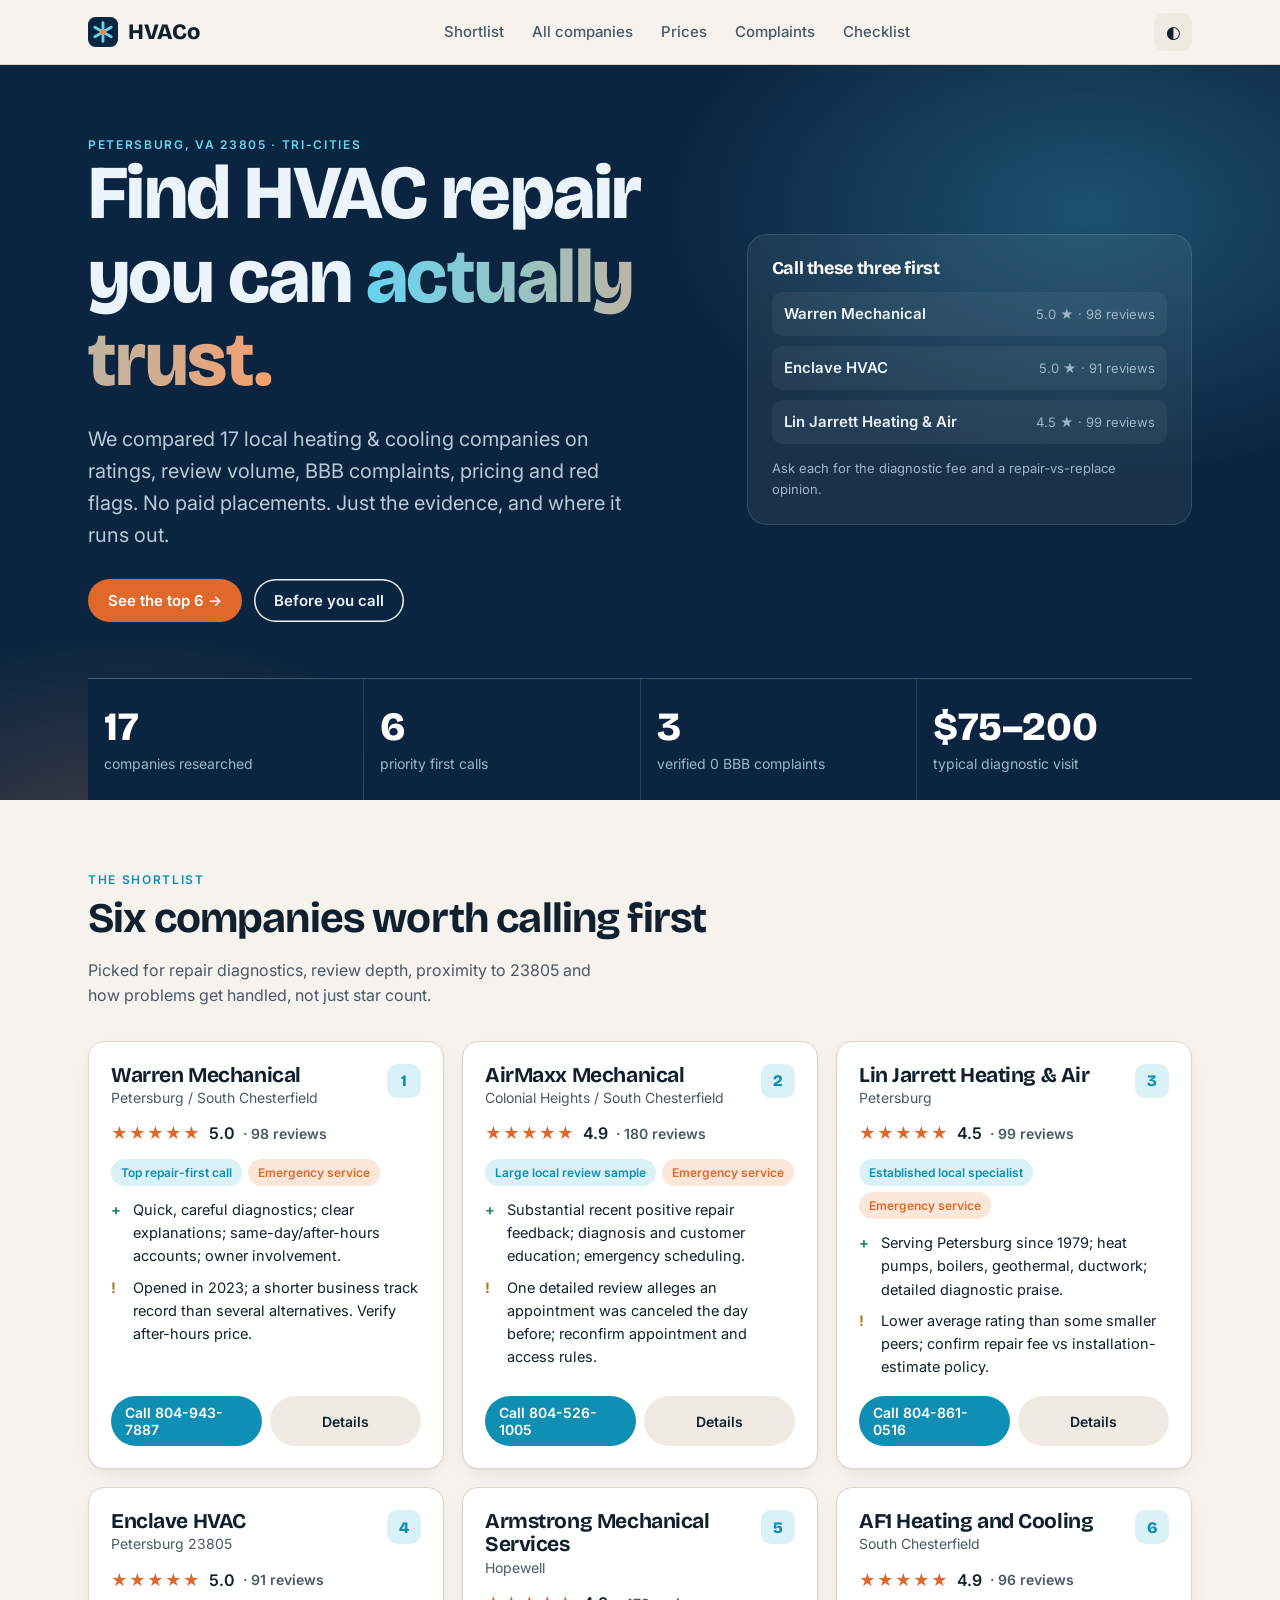
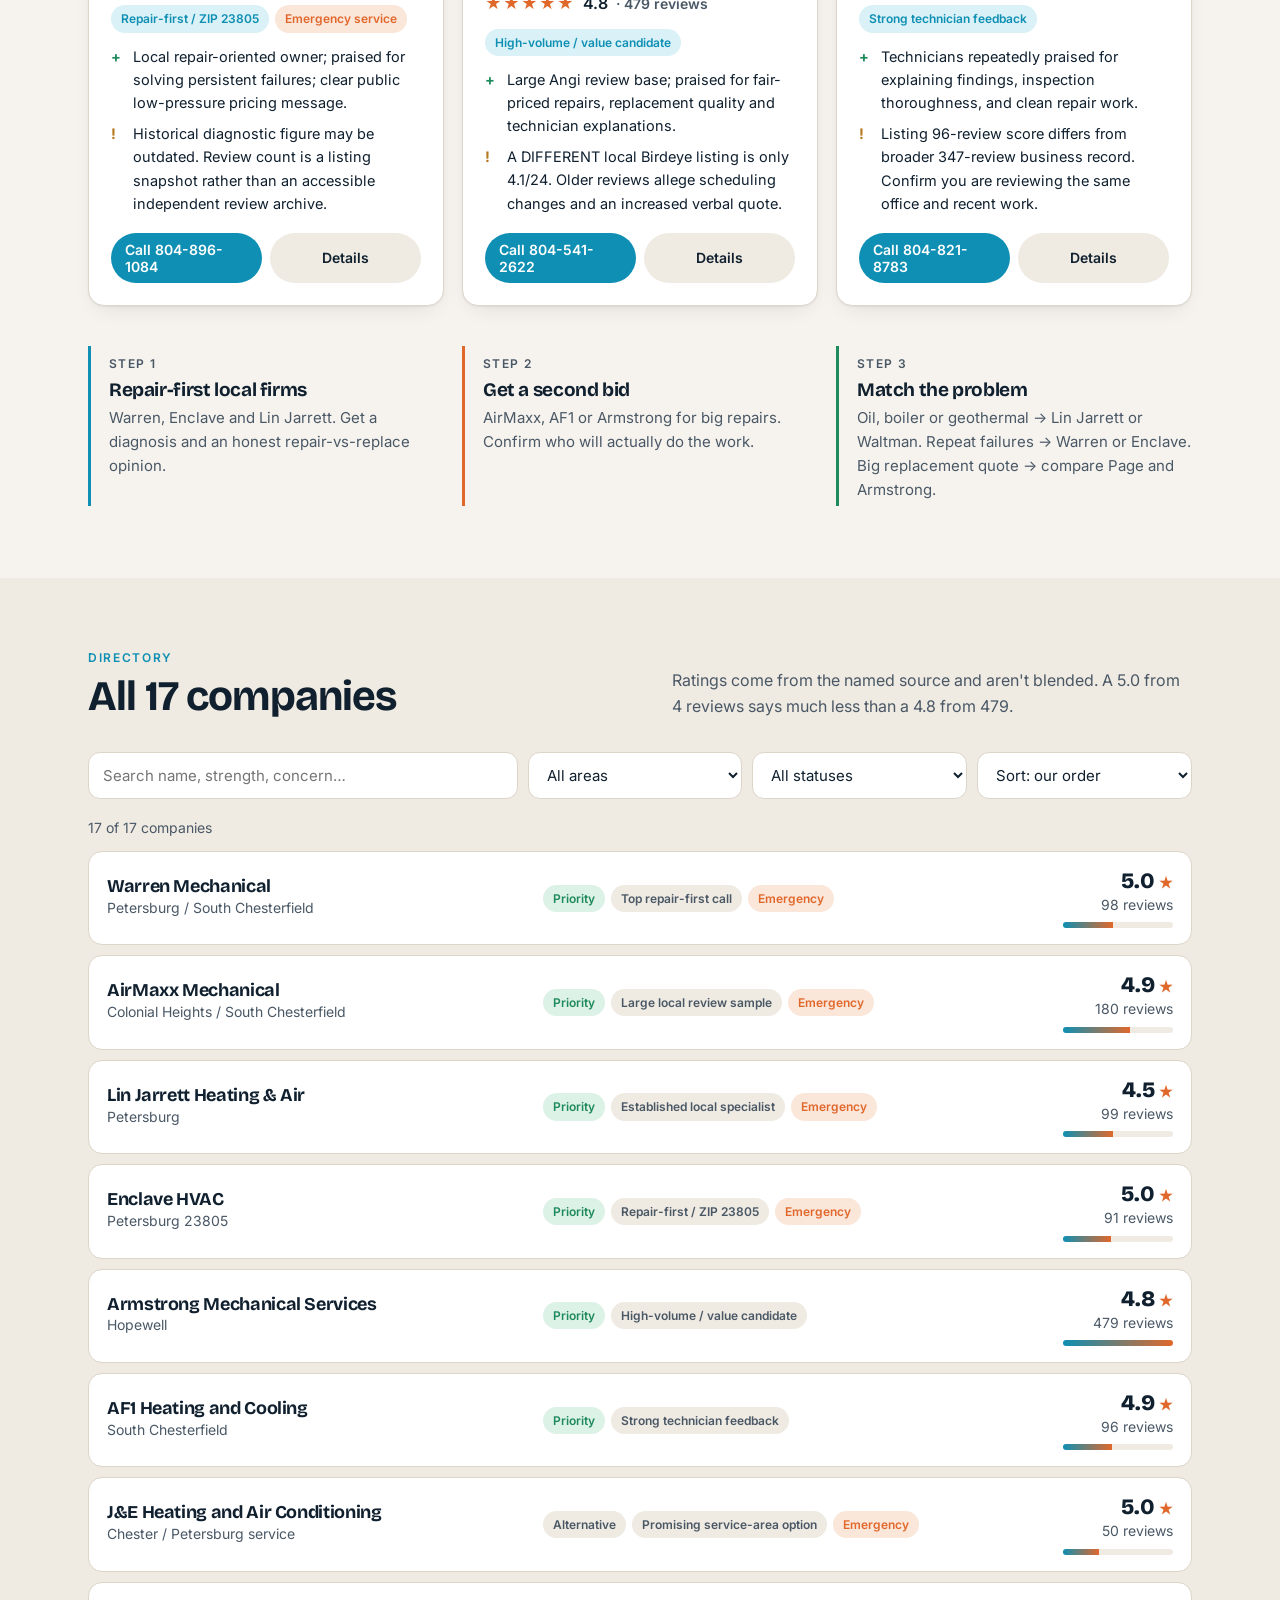
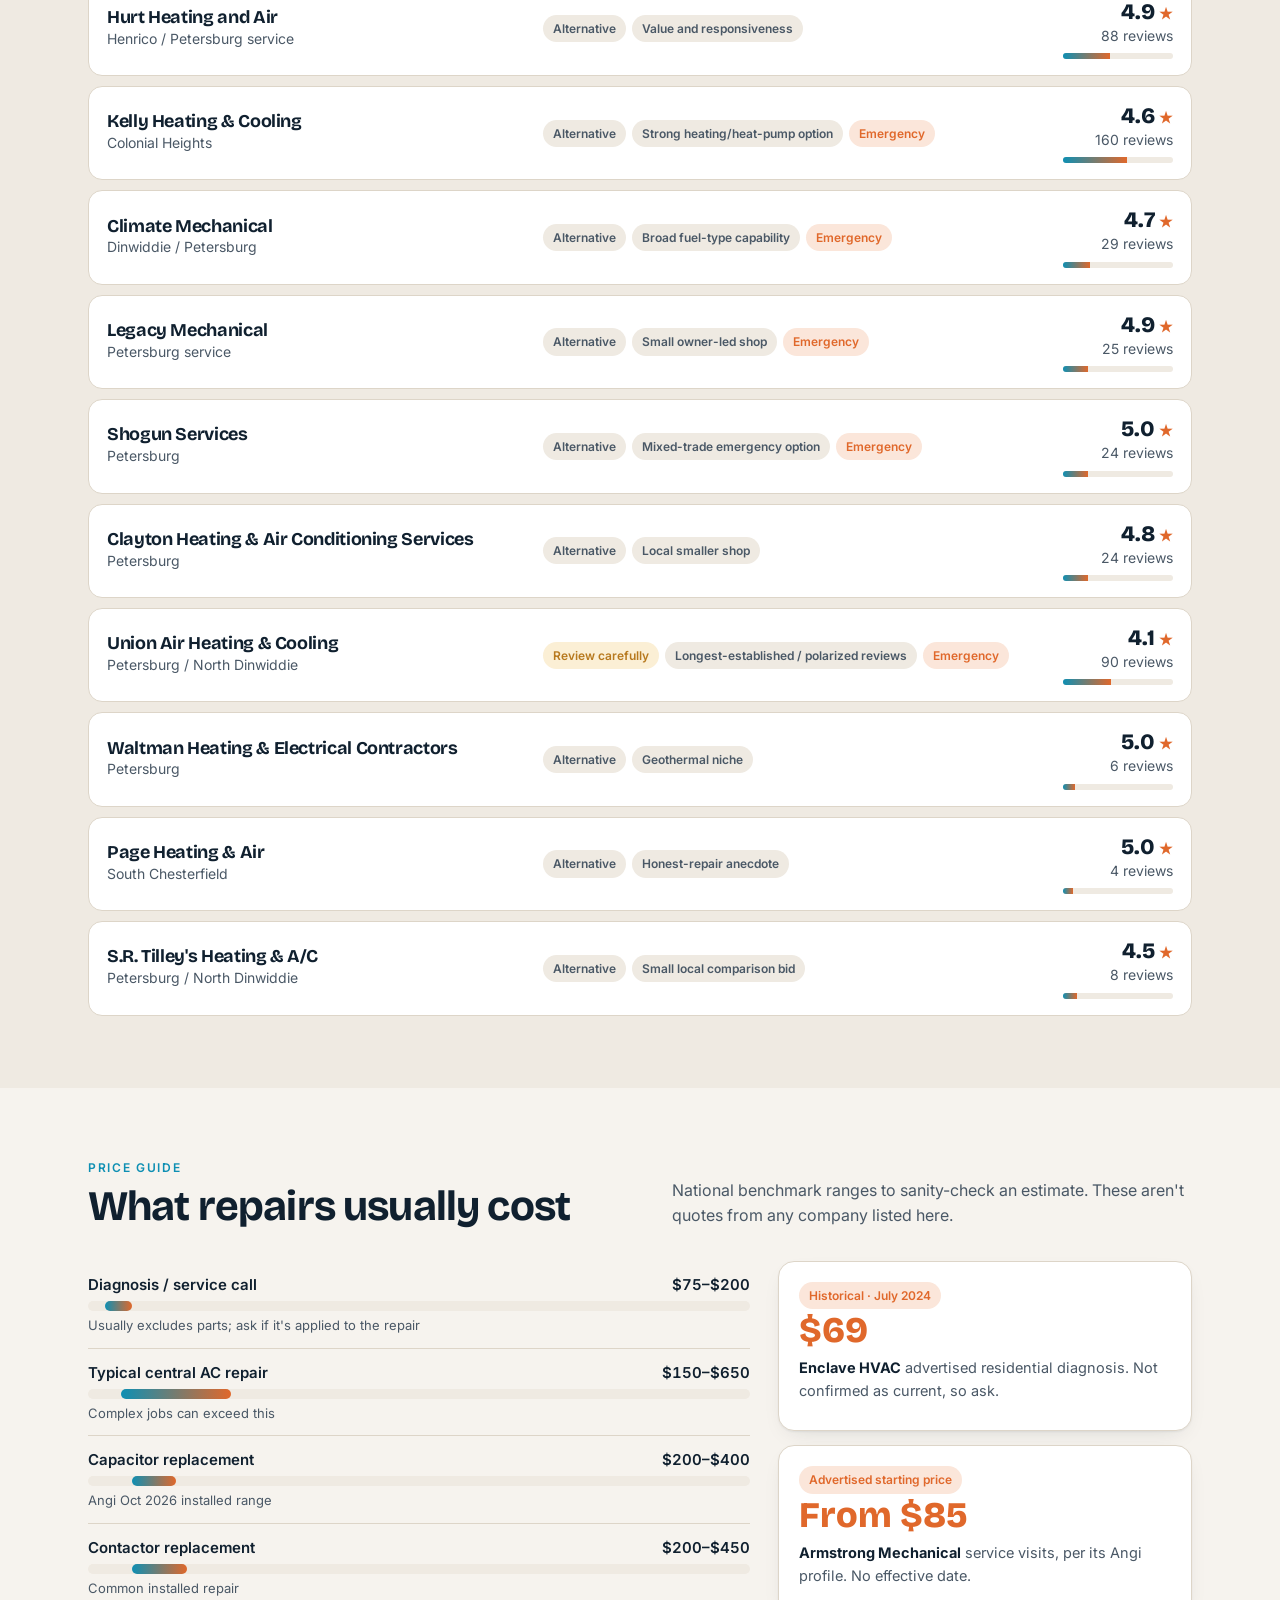
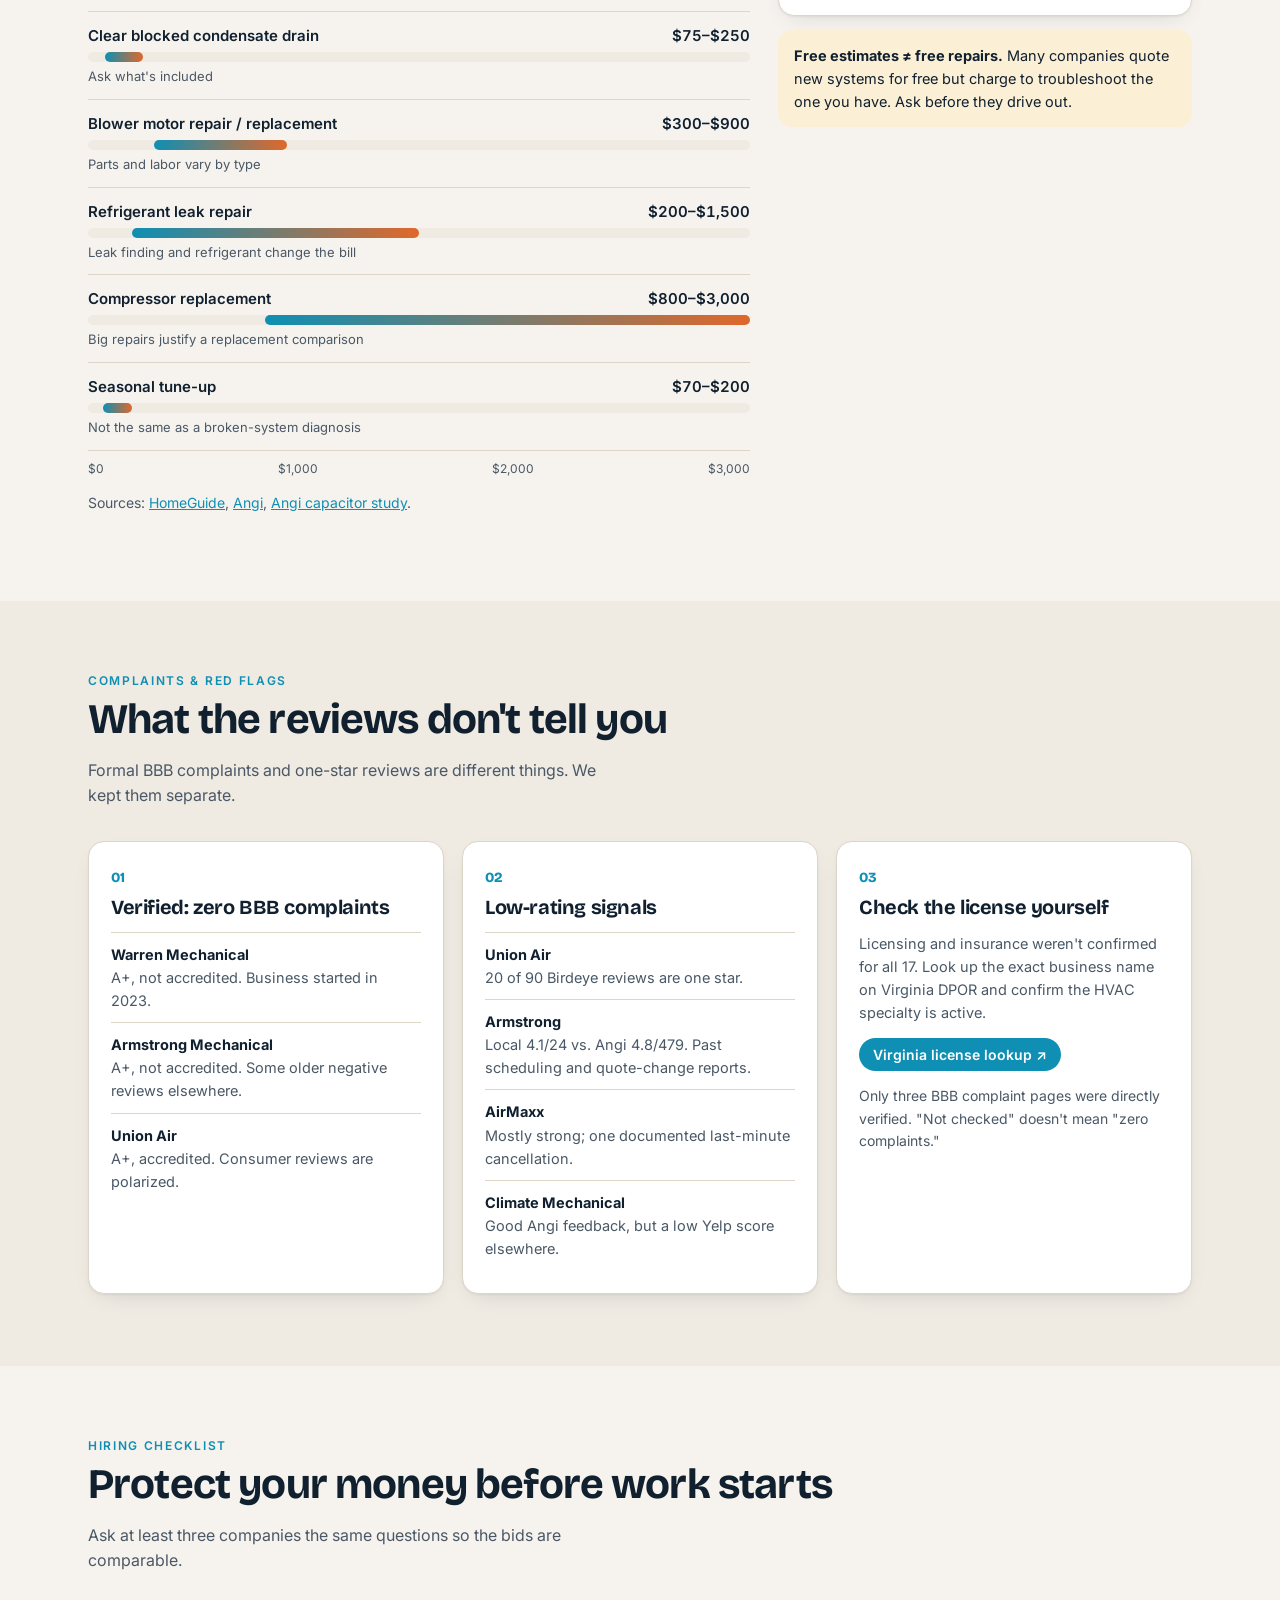
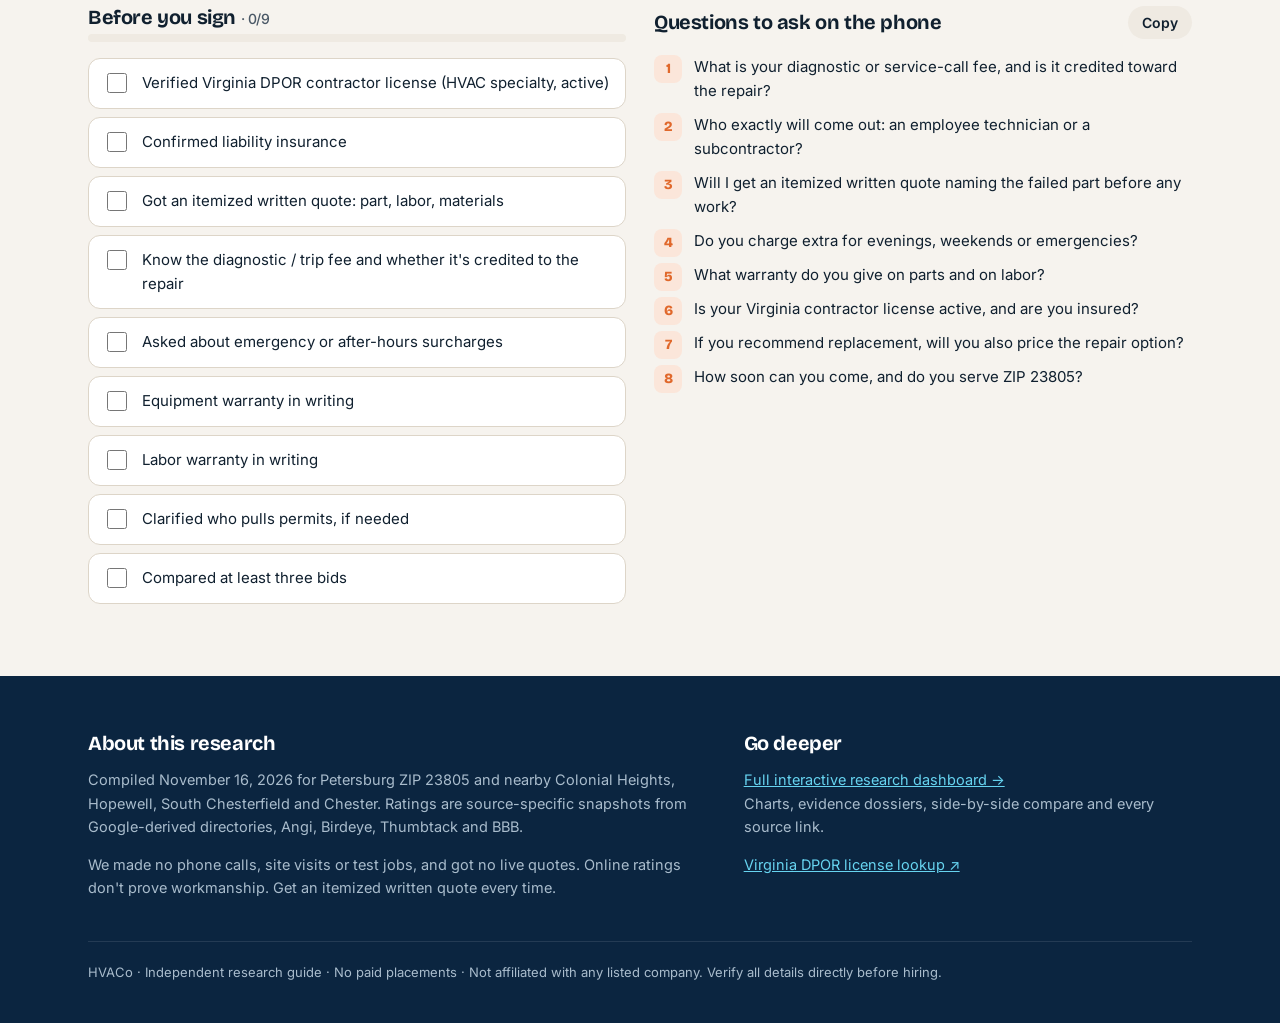
==== index.html @ 71ce9b74 "Add HVACo Petersburg HVAC repair guide site Static site comparing 17 HVAC repair companies near Pete" ====
<!doctype html>
<html lang="en">
<head>
<meta charset="utf-8">
<meta name="viewport" content="width=device-width, initial-scale=1">
<title>HVACo · Petersburg HVAC Repair Guide</title>
<meta name="description" content="An independent, source-linked guide to HVAC repair companies serving Petersburg, VA 23805 and the Tri-Cities: ratings, complaints, pricing benchmarks and a hiring checklist.">
<link rel="preconnect" href="https://fonts.googleapis.com">
<link rel="preconnect" href="https://fonts.gstatic.com" crossorigin>
<link href="https://fonts.googleapis.com/css2?family=Bricolage+Grotesque:opsz,wght@12..96,500;12..96,700;12..96,800&family=Inter:wght@400;500;600&display=swap" rel="stylesheet">
<link rel="icon" href="data:image/svg+xml,<svg xmlns='http://www.w3.org/2000/svg' viewBox='0 0 32 32'><rect width='32' height='32' rx='8' fill='%230b2540'/><path d='M16 6v20M7.3 11l17.4 10M7.3 21l17.4-10' stroke='%2367d4f0' stroke-width='3' stroke-linecap='round'/></svg>">
<style>
:root{
  --bg:#f6f3ee; --surface:#ffffff; --surface-2:#efeae2; --ink:#10202f; --ink-2:#4a5866; --line:#ddd5c8;
  --navy:#0b2540; --cool:#0e8fb3; --cool-soft:#d9f1f7; --warm:#e0682b; --warm-soft:#fbe6da;
  --good:#1f8a5b; --good-soft:#dcf2e6; --caution:#b7791f; --caution-soft:#fbefd5;
  --shadow:0 1px 2px rgba(16,32,47,.06),0 8px 24px -12px rgba(16,32,47,.18);
  --radius:16px;
}
@media (prefers-color-scheme:dark){:root:not([data-theme="light"]){
  --bg:#0c1520; --surface:#132130; --surface-2:#1a2b3d; --ink:#e9eef3; --ink-2:#9fb0c0; --line:#24384c;
  --navy:#07131f; --cool:#4cc6e6; --cool-soft:#123344; --warm:#f08a52; --warm-soft:#3a2418;
  --good:#4fc68f; --good-soft:#143224; --caution:#e5ac4a; --caution-soft:#352a14;
  --shadow:0 1px 2px rgba(0,0,0,.3),0 10px 30px -14px rgba(0,0,0,.6);
}}
:root[data-theme="dark"]{
  --bg:#0c1520; --surface:#132130; --surface-2:#1a2b3d; --ink:#e9eef3; --ink-2:#9fb0c0; --line:#24384c;
  --navy:#07131f; --cool:#4cc6e6; --cool-soft:#123344; --warm:#f08a52; --warm-soft:#3a2418;
  --good:#4fc68f; --good-soft:#143224; --caution:#e5ac4a; --caution-soft:#352a14;
  --shadow:0 1px 2px rgba(0,0,0,.3),0 10px 30px -14px rgba(0,0,0,.6);
}
*{box-sizing:border-box}
html{scroll-behavior:smooth;scroll-padding-top:72px}
body{margin:0;background:var(--bg);color:var(--ink);font:16px/1.6 Inter,system-ui,sans-serif;-webkit-font-smoothing:antialiased}
h1,h2,h3{font-family:"Bricolage Grotesque",Inter,sans-serif;line-height:1.1;margin:0;letter-spacing:-.02em}
a{color:var(--cool)}
.wrap{max-width:1160px;margin:0 auto;padding:0 16px}
@media(min-width:720px){.wrap{padding:0 28px}}
.btn{display:inline-flex;align-items:center;gap:8px;border:0;border-radius:999px;padding:12px 20px;font:600 15px Inter,sans-serif;text-decoration:none;cursor:pointer;transition:transform .15s,background .15s}
.btn:hover{transform:translateY(-1px)}
.btn-warm{background:var(--warm);color:#fff}
.btn-ghost{background:transparent;color:inherit;box-shadow:inset 0 0 0 1.5px currentColor}
.btn-sm{padding:8px 14px;font-size:14px}
.eyebrow{font:600 12px Inter,sans-serif;letter-spacing:.14em;text-transform:uppercase;color:var(--cool)}
section{padding:72px 0}
.sec-head{display:flex;flex-wrap:wrap;justify-content:space-between;align-items:end;gap:16px;margin-bottom:32px}
.sec-head h2{font-size:clamp(28px,4vw,42px);margin-top:8px}
.sec-head p{max-width:520px;color:var(--ink-2);margin:0}

/* nav */
header.nav{position:sticky;top:0;z-index:20;background:color-mix(in srgb,var(--bg) 88%,transparent);backdrop-filter:blur(10px);border-bottom:1px solid var(--line)}
.nav .wrap{display:flex;align-items:center;justify-content:space-between;height:64px;gap:16px}
.logo{display:flex;align-items:center;gap:10px;font:800 22px "Bricolage Grotesque",sans-serif;color:var(--ink);text-decoration:none}
.logo svg{width:30px;height:30px}
.nav ul{display:none;list-style:none;margin:0;padding:0;gap:4px}
.nav ul a{display:block;padding:8px 12px;border-radius:8px;color:var(--ink-2);text-decoration:none;font-weight:500;font-size:15px}
.nav ul a:hover{background:var(--surface-2);color:var(--ink)}
@media(min-width:880px){.nav ul{display:flex}}
.theme-btn{background:var(--surface-2);border:0;width:38px;height:38px;border-radius:10px;cursor:pointer;color:var(--ink);font-size:17px}

/* hero */
.hero{background:var(--navy);color:#eaf4fa;padding:72px 0 0;position:relative;overflow:hidden}
.hero::before{content:"";position:absolute;inset:0;background:radial-gradient(600px 380px at 85% 20%,rgba(76,198,230,.28),transparent 70%),radial-gradient(520px 340px at 10% 110%,rgba(240,138,82,.25),transparent 70%)}
.hero .wrap{position:relative}
.hero-grid{display:grid;gap:40px;align-items:center}
@media(min-width:900px){.hero-grid{grid-template-columns:1.25fr .9fr}}
.hero h1{font-size:clamp(40px,7vw,76px);font-weight:800}
.hero h1 em{font-style:normal;background:linear-gradient(90deg,#67d4f0,#f6a06e);-webkit-background-clip:text;background-clip:text;color:transparent}
.hero p.lead{font-size:clamp(17px,2vw,20px);color:#b9cad8;max-width:560px;margin:20px 0 28px}
.hero .eyebrow{color:#67d4f0}
.hero-actions{display:flex;flex-wrap:wrap;gap:12px}
.hero-card{background:rgba(255,255,255,.06);border:1px solid rgba(255,255,255,.12);border-radius:20px;padding:24px}
.hero-card h3{font-size:18px;margin-bottom:14px;color:#fff}
.mini-list{list-style:none;margin:0;padding:0;display:grid;gap:10px}
.mini-list li{display:flex;justify-content:space-between;align-items:center;gap:10px;padding:10px 12px;background:rgba(255,255,255,.05);border-radius:10px;font-size:15px}
.mini-list b{font-weight:600}
.mini-list span{color:#9fb6c8;font-size:13px;white-space:nowrap}
.stats{display:grid;grid-template-columns:repeat(2,1fr);gap:1px;background:rgba(255,255,255,.12);margin-top:56px;border-top:1px solid rgba(255,255,255,.12)}
@media(min-width:720px){.stats{grid-template-columns:repeat(4,1fr)}}
.stat{background:var(--navy);padding:24px 16px}
.stat strong{display:block;font:800 clamp(28px,4vw,40px) "Bricolage Grotesque",sans-serif;color:#fff}
.stat span{color:#9fb6c8;font-size:14px}

/* cards */
.grid-cards{display:grid;gap:18px;grid-template-columns:repeat(auto-fill,minmax(min(100%,320px),1fr))}
.card{background:var(--surface);border:1px solid var(--line);border-radius:var(--radius);padding:22px;box-shadow:var(--shadow);display:flex;flex-direction:column;gap:12px}
.card-top{display:flex;justify-content:space-between;gap:12px;align-items:start}
.card h3{font-size:21px}
.rank{flex:none;width:34px;height:34px;border-radius:10px;background:var(--cool-soft);color:var(--cool);display:grid;place-items:center;font:800 16px "Bricolage Grotesque",sans-serif}
.meta{color:var(--ink-2);font-size:14px}
.rating{display:flex;align-items:center;gap:8px;font-weight:600}
.stars{color:var(--warm);letter-spacing:1px}
.tag{display:inline-block;font-size:12px;font-weight:600;padding:4px 10px;border-radius:999px;background:var(--surface-2);color:var(--ink-2)}
.tag.priority{background:var(--good-soft);color:var(--good)}
.tag.caution{background:var(--caution-soft);color:var(--caution)}
.tag.cool{background:var(--cool-soft);color:var(--cool)}
.tag.warm{background:var(--warm-soft);color:var(--warm)}
.tags{display:flex;flex-wrap:wrap;gap:6px}
.pro-con{font-size:14.5px;display:grid;gap:8px}
.pro-con div{padding-left:22px;position:relative}
.pro-con div::before{position:absolute;left:0;top:0;font-weight:700}
.pro-con .pro::before{content:"+";color:var(--good)}
.pro-con .con::before{content:"!";color:var(--caution)}
.card-actions{display:flex;gap:8px;margin-top:auto;padding-top:6px;flex-wrap:wrap}
.card-actions .btn{flex:1;justify-content:center}
.btn-line{background:var(--surface-2);color:var(--ink)}
.btn-cool{background:var(--cool);color:#fff}

/* steps */
.steps{display:grid;gap:18px;margin-top:40px}
@media(min-width:820px){.steps{grid-template-columns:repeat(3,1fr)}}
.step{border-left:3px solid var(--cool);padding:4px 0 4px 18px}
.step:nth-child(2){border-color:var(--warm)}
.step:nth-child(3){border-color:var(--good)}
.step h3{font-size:19px;margin:4px 0 6px}
.step p{margin:0;color:var(--ink-2);font-size:15px}
.step small{font:600 12px Inter;letter-spacing:.12em;text-transform:uppercase;color:var(--ink-2)}

/* directory */
.alt{background:var(--surface-2)}
.filters{display:grid;gap:10px;grid-template-columns:1fr;margin-bottom:18px}
@media(min-width:760px){.filters{grid-template-columns:2fr 1fr 1fr 1fr}}
.filters input,.filters select{width:100%;padding:12px 14px;border-radius:12px;border:1px solid var(--line);background:var(--surface);color:var(--ink);font:15px Inter,sans-serif}
.count{color:var(--ink-2);font-size:14px;margin-bottom:12px}
.dir{display:grid;gap:10px}
.row{display:grid;grid-template-columns:1fr auto;gap:8px 16px;align-items:center;background:var(--surface);border:1px solid var(--line);border-radius:14px;padding:16px 18px;cursor:pointer;transition:border-color .15s,transform .15s;text-align:left;color:inherit;font:inherit;width:100%}
.row:hover{border-color:var(--cool);transform:translateY(-1px)}
.row h3{font-size:18px}
.row .r-right{text-align:right}
.row .r-right .big{font:800 22px "Bricolage Grotesque",sans-serif}
.row .r-mid{grid-column:1/-1;display:flex;flex-wrap:wrap;gap:6px;align-items:center}
@media(min-width:760px){.row{grid-template-columns:2fr 2.4fr auto}.row .r-mid{grid-column:auto}}
.bar{height:6px;border-radius:6px;background:var(--surface-2);overflow:hidden;width:110px;margin-top:6px;margin-left:auto}
.bar i{display:block;height:100%;background:linear-gradient(90deg,var(--cool),var(--warm))}

/* dialog */
dialog{border:0;border-radius:20px;padding:0;max-width:640px;width:calc(100% - 32px);background:var(--surface);color:var(--ink);box-shadow:0 30px 80px -20px rgba(0,0,0,.5)}
dialog::backdrop{background:rgba(8,18,28,.6);backdrop-filter:blur(3px)}
.dlg-head{background:var(--navy);color:#fff;padding:24px 24px 20px;position:relative}
.dlg-head h3{font-size:26px;padding-right:40px}
.dlg-head .meta{color:#a9bccc;margin-top:6px}
.dlg-close{position:absolute;top:16px;right:16px;width:36px;height:36px;border-radius:10px;border:0;background:rgba(255,255,255,.1);color:#fff;font-size:20px;cursor:pointer}
.dlg-body{padding:22px 24px 26px;display:grid;gap:16px;max-height:65vh;overflow:auto}
.kv{display:grid;grid-template-columns:repeat(auto-fit,minmax(150px,1fr));gap:10px}
.kv div{background:var(--surface-2);border-radius:12px;padding:10px 12px}
.kv dt{font-size:12px;color:var(--ink-2);text-transform:uppercase;letter-spacing:.08em;font-weight:600}
.kv dd{margin:2px 0 0;font-weight:600;font-size:15px}
.dlg-body h4{margin:0 0 4px;font-size:13px;letter-spacing:.1em;text-transform:uppercase;color:var(--ink-2)}
.dlg-body p{margin:0}
.links{display:flex;flex-wrap:wrap;gap:8px}
.links a{font-size:14px;padding:6px 12px;border-radius:999px;background:var(--cool-soft);text-decoration:none;font-weight:500}

/* prices */
.price-grid{display:grid;gap:28px}
@media(min-width:900px){.price-grid{grid-template-columns:1.6fr 1fr}}
.cost{display:grid;gap:4px;padding:12px 0;border-bottom:1px solid var(--line)}
.cost-top{display:flex;justify-content:space-between;gap:12px;font-weight:600;font-size:15px}
.cost-top span{font-variant-numeric:tabular-nums;color:var(--ink)}
.track{position:relative;height:10px;background:var(--surface-2);border-radius:10px}
.track i{position:absolute;top:0;bottom:0;border-radius:10px;background:linear-gradient(90deg,var(--cool),var(--warm))}
.cost small{color:var(--ink-2);font-size:13px}
.scale{display:flex;justify-content:space-between;font-size:12px;color:var(--ink-2);margin-top:8px}
.ad{background:var(--surface);border:1px solid var(--line);border-radius:var(--radius);padding:20px;box-shadow:var(--shadow);margin-bottom:14px}
.ad strong{font:800 36px "Bricolage Grotesque",sans-serif;color:var(--warm)}
.ad p{margin:4px 0 8px;font-size:14.5px;color:var(--ink-2)}
.note{background:var(--caution-soft);color:var(--ink);border-radius:14px;padding:14px 16px;font-size:14.5px}

/* complaints */
.three{display:grid;gap:18px}
@media(min-width:900px){.three{grid-template-columns:repeat(3,1fr)}}
.panel{background:var(--surface);border:1px solid var(--line);border-radius:var(--radius);padding:22px;box-shadow:var(--shadow)}
.panel h3{font-size:20px;margin:6px 0 14px}
.panel .num{font:800 14px "Bricolage Grotesque";color:var(--cool)}
.item{padding:10px 0;border-top:1px solid var(--line);font-size:14.5px}
.item b{display:block}
.item span{color:var(--ink-2)}

/* checklist */
.check-grid{display:grid;gap:28px}
@media(min-width:900px){.check-grid{grid-template-columns:1fr 1fr}}
.checks{list-style:none;padding:0;margin:0;display:grid;gap:8px}
.checks label{display:flex;gap:12px;align-items:start;background:var(--surface);border:1px solid var(--line);border-radius:12px;padding:12px 14px;cursor:pointer;font-size:15px}
.checks input{width:20px;height:20px;accent-color:var(--good);margin-top:2px;flex:none}
.checks input:checked+span{text-decoration:line-through;color:var(--ink-2)}
.progress{height:8px;background:var(--surface-2);border-radius:8px;overflow:hidden;margin:6px 0 16px}
.progress i{display:block;height:100%;background:var(--good);width:0;transition:width .3s}
.qs{counter-reset:q;list-style:none;margin:0;padding:0;display:grid;gap:10px}
.qs li{counter-increment:q;padding-left:40px;position:relative;font-size:15px}
.qs li::before{content:counter(q);position:absolute;left:0;top:0;width:28px;height:28px;border-radius:8px;background:var(--warm-soft);color:var(--warm);display:grid;place-items:center;font:800 14px "Bricolage Grotesque"}

/* footer */
footer{background:var(--navy);color:#a9bccc;padding:56px 0 40px;font-size:14.5px}
footer .wrap{display:grid;gap:28px}
@media(min-width:820px){footer .wrap{grid-template-columns:1.4fr 1fr}}
footer h3{color:#fff;font-size:20px;margin-bottom:10px}
footer a{color:#67d4f0}
footer .fine{grid-column:1/-1;border-top:1px solid rgba(255,255,255,.1);padding-top:20px;font-size:13px}
</style>
</head>
<body>

<header class="nav">
  <div class="wrap">
    <a class="logo" href="#top" aria-label="HVACo home">
      <svg viewBox="0 0 32 32" aria-hidden="true"><rect width="32" height="32" rx="8" fill="#0b2540"/><path d="M16 6v20M7.3 11l17.4 10M7.3 21l17.4-10" stroke="#67d4f0" stroke-width="3" stroke-linecap="round"/><circle cx="16" cy="16" r="3.2" fill="#f08a52"/></svg>
      HVACo
    </a>
    <ul>
      <li><a href="#shortlist">Shortlist</a></li>
      <li><a href="#directory">All companies</a></li>
      <li><a href="#prices">Prices</a></li>
      <li><a href="#complaints">Complaints</a></li>
      <li><a href="#checklist">Checklist</a></li>
    </ul>
    <button class="theme-btn" id="themeBtn" aria-label="Toggle dark mode">◐</button>
  </div>
</header>

<main id="top">
<section class="hero">
  <div class="wrap">
    <div class="hero-grid">
      <div>
        <div class="eyebrow">Petersburg, VA 23805 · Tri-Cities</div>
        <h1>Find HVAC repair you can <em>actually trust.</em></h1>
        <p class="lead">We compared 17 local heating &amp; cooling companies on ratings, review volume, BBB complaints, pricing and red flags. No paid placements. Just the evidence, and where it runs out.</p>
        <div class="hero-actions">
          <a class="btn btn-warm" href="#shortlist">See the top 6 →</a>
          <a class="btn btn-ghost" href="#checklist">Before you call</a>
        </div>
      </div>
      <aside class="hero-card" aria-label="First three calls">
        <h3>Call these three first</h3>
        <ul class="mini-list" id="firstCalls"></ul>
        <p style="margin:14px 0 0;font-size:13px;color:#9fb6c8">Ask each for the diagnostic fee and a repair-vs-replace opinion.</p>
      </aside>
    </div>
    <div class="stats">
      <div class="stat"><strong>17</strong><span>companies researched</span></div>
      <div class="stat"><strong>6</strong><span>priority first calls</span></div>
      <div class="stat"><strong>3</strong><span>verified 0 BBB complaints</span></div>
      <div class="stat"><strong>$75–200</strong><span>typical diagnostic visit</span></div>
    </div>
  </div>
</section>

<section id="shortlist">
  <div class="wrap">
    <div class="sec-head">
      <div><div class="eyebrow">The shortlist</div><h2>Six companies worth calling first</h2></div>
      <p>Picked for repair diagnostics, review depth, proximity to 23805 and how problems get handled, not just star count.</p>
    </div>
    <div class="grid-cards" id="shortCards"></div>

    <div class="steps">
      <div class="step"><small>Step 1</small><h3>Repair-first local firms</h3><p>Warren, Enclave and Lin Jarrett. Get a diagnosis and an honest repair-vs-replace opinion.</p></div>
      <div class="step"><small>Step 2</small><h3>Get a second bid</h3><p>AirMaxx, AF1 or Armstrong for big repairs. Confirm who will actually do the work.</p></div>
      <div class="step"><small>Step 3</small><h3>Match the problem</h3><p>Oil, boiler or geothermal → Lin Jarrett or Waltman. Repeat failures → Warren or Enclave. Big replacement quote → compare Page and Armstrong.</p></div>
    </div>
  </div>
</section>

<section id="directory" class="alt">
  <div class="wrap">
    <div class="sec-head">
      <div><div class="eyebrow">Directory</div><h2>All 17 companies</h2></div>
      <p>Ratings come from the named source and aren't blended. A 5.0 from 4 reviews says much less than a 4.8 from 479.</p>
    </div>
    <div class="filters">
      <input id="q" type="search" placeholder="Search name, strength, concern…" aria-label="Search companies">
      <select id="fRegion" aria-label="Area"><option value="">All areas</option></select>
      <select id="fTier" aria-label="Status">
        <option value="">All statuses</option>
        <option value="priority">Priority</option>
        <option value="additional">Alternative</option>
        <option value="caution">Review carefully</option>
      </select>
      <select id="fSort" aria-label="Sort">
        <option value="rank">Sort: our order</option>
        <option value="n">Most reviews</option>
        <option value="rating">Highest rating</option>
        <option value="name">Name A–Z</option>
      </select>
    </div>
    <div class="count" id="count"></div>
    <div class="dir" id="dir"></div>
  </div>
</section>

<section id="prices">
  <div class="wrap">
    <div class="sec-head">
      <div><div class="eyebrow">Price guide</div><h2>What repairs usually cost</h2></div>
      <p>National benchmark ranges to sanity-check an estimate. These aren't quotes from any company listed here.</p>
    </div>
    <div class="price-grid">
      <div>
        <div id="costs"></div>
        <div class="scale"><span>$0</span><span>$1,000</span><span>$2,000</span><span>$3,000</span></div>
        <p class="meta" style="margin-top:14px">Sources: <a href="https://homeguide.com/costs/ac-repair-cost" target="_blank" rel="noopener">HomeGuide</a>, <a href="https://www.angi.com/articles/how-much-hvac-repair-cost.htm" target="_blank" rel="noopener">Angi</a>, <a href="https://www.angi.com/articles/how-much-does-it-cost-replace-ac-capacitor.htm" target="_blank" rel="noopener">Angi capacitor study</a>.</p>
      </div>
      <div>
        <div class="ad">
          <span class="tag warm">Historical · July 2024</span>
          <div><strong>$69</strong></div>
          <p><b style="color:var(--ink)">Enclave HVAC</b> advertised residential diagnosis. Not confirmed as current, so ask.</p>
        </div>
        <div class="ad">
          <span class="tag warm">Advertised starting price</span>
          <div><strong>From $85</strong></div>
          <p><b style="color:var(--ink)">Armstrong Mechanical</b> service visits, per its Angi profile. No effective date.</p>
        </div>
        <div class="note"><b>Free estimates ≠ free repairs.</b> Many companies quote new systems for free but charge to troubleshoot the one you have. Ask before they drive out.</div>
      </div>
    </div>
  </div>
</section>

<section id="complaints" class="alt">
  <div class="wrap">
    <div class="sec-head">
      <div><div class="eyebrow">Complaints &amp; red flags</div><h2>What the reviews don't tell you</h2></div>
      <p>Formal BBB complaints and one-star reviews are different things. We kept them separate.</p>
    </div>
    <div class="three">
      <div class="panel">
        <span class="num">01</span><h3>Verified: zero BBB complaints</h3>
        <div class="item"><b>Warren Mechanical</b><span>A+, not accredited. Business started in 2023.</span></div>
        <div class="item"><b>Armstrong Mechanical</b><span>A+, not accredited. Some older negative reviews elsewhere.</span></div>
        <div class="item"><b>Union Air</b><span>A+, accredited. Consumer reviews are polarized.</span></div>
      </div>
      <div class="panel">
        <span class="num">02</span><h3>Low-rating signals</h3>
        <div class="item"><b>Union Air</b><span>20 of 90 Birdeye reviews are one star.</span></div>
        <div class="item"><b>Armstrong</b><span>Local 4.1/24 vs. Angi 4.8/479. Past scheduling and quote-change reports.</span></div>
        <div class="item"><b>AirMaxx</b><span>Mostly strong; one documented last-minute cancellation.</span></div>
        <div class="item"><b>Climate Mechanical</b><span>Good Angi feedback, but a low Yelp score elsewhere.</span></div>
      </div>
      <div class="panel">
        <span class="num">03</span><h3>Check the license yourself</h3>
        <p style="margin:0 0 14px;font-size:14.5px;color:var(--ink-2)">Licensing and insurance weren't confirmed for all 17. Look up the exact business name on Virginia DPOR and confirm the HVAC specialty is active.</p>
        <a class="btn btn-cool btn-sm" href="https://dporweb.dpor.virginia.gov/LicenseLookup/Search" target="_blank" rel="noopener">Virginia license lookup ↗</a>
        <p class="meta" style="margin:14px 0 0">Only three BBB complaint pages were directly verified. "Not checked" doesn't mean "zero complaints."</p>
      </div>
    </div>
  </div>
</section>

<section id="checklist">
  <div class="wrap">
    <div class="sec-head">
      <div><div class="eyebrow">Hiring checklist</div><h2>Protect your money before work starts</h2></div>
      <p>Ask at least three companies the same questions so the bids are comparable.</p>
    </div>
    <div class="check-grid">
      <div>
        <h3 style="font-size:20px">Before you sign <span class="meta" id="checkCount" style="font-family:Inter;font-weight:500"></span></h3>
        <div class="progress"><i id="checkBar"></i></div>
        <ul class="checks" id="checks"></ul>
      </div>
      <div>
        <div style="display:flex;justify-content:space-between;align-items:center;gap:12px;margin-bottom:16px">
          <h3 style="font-size:20px">Questions to ask on the phone</h3>
          <button class="btn btn-line btn-sm" id="copyQs">Copy</button>
        </div>
        <ol class="qs" id="qs"></ol>
      </div>
    </div>
  </div>
</section>
</main>

<footer>
  <div class="wrap">
    <div>
      <h3>About this research</h3>
      <p>Compiled November 16, 2026 for Petersburg ZIP 23805 and nearby Colonial Heights, Hopewell, South Chesterfield and Chester. Ratings are source-specific snapshots from Google-derived directories, Angi, Birdeye, Thumbtack and BBB.</p>
      <p>We made no phone calls, site visits or test jobs, and got no live quotes. Online ratings don't prove workmanship. Get an itemized written quote every time.</p>
    </div>
    <div>
      <h3>Go deeper</h3>
      <p><a href="research/dashboard.html">Full interactive research dashboard →</a><br>Charts, evidence dossiers, side-by-side compare and every source link.</p>
      <p><a href="https://dporweb.dpor.virginia.gov/LicenseLookup/Search" target="_blank" rel="noopener">Virginia DPOR license lookup ↗</a></p>
    </div>
    <div class="fine">HVACo · Independent research guide · No paid placements · Not affiliated with any listed company. Verify all details directly before hiring.</div>
  </div>
</footer>

<dialog id="dlg" aria-labelledby="dlgTitle">
  <div class="dlg-head">
    <h3 id="dlgTitle"></h3>
    <div class="meta" id="dlgMeta"></div>
    <button class="dlg-close" id="dlgClose" aria-label="Close">×</button>
  </div>
  <div class="dlg-body" id="dlgBody"></div>
</dialog>

<script src="data/companies.js"></script>
<script>
(function(){
  const C = window.COMPANIES || [];
  const order = C.map(c=>c.id);
  const byId = Object.fromEntries(C.map(c=>[c.id,c]));
  const esc = s => String(s ?? '').replace(/[&<>"']/g, m => ({'&':'&amp;','<':'&lt;','>':'&gt;','"':'&quot;',"'":'&#39;'}[m]));
  const stars = r => '★'.repeat(Math.round(r)) + '☆'.repeat(5-Math.round(r));
  const short = n => n.replace(/,? LLC$/,'').replace(/ Heating & Air Conditioning$/,' Heating & Air');
  const tierLabel = {priority:'Priority', additional:'Alternative', caution:'Review carefully'};
  const tel = p => p ? `tel:+1${p.replace(/\D/g,'')}` : '';

  // theme
  const root = document.documentElement, tb = document.getElementById('themeBtn');
  try { const t = localStorage.getItem('hvaco-theme'); if (t) root.dataset.theme = t; } catch(e){}
  tb.addEventListener('click', () => {
    const dark = root.dataset.theme ? root.dataset.theme === 'dark' : matchMedia('(prefers-color-scheme: dark)').matches;
    root.dataset.theme = dark ? 'light' : 'dark';
    try { localStorage.setItem('hvaco-theme', root.dataset.theme); } catch(e){}
  });

  // first calls
  document.getElementById('firstCalls').innerHTML = ['warren','enclave','lin'].map(id => {
    const c = byId[id]; return `<li><b>${esc(short(c.name))}</b><span>${c.rating.toFixed(1)} ★ · ${c.n} reviews</span></li>`;
  }).join('');

  // shortlist
  document.getElementById('shortCards').innerHTML = C.filter(c=>c.tier==='priority').map((c,i)=>`
    <article class="card">
      <div class="card-top">
        <div><h3>${esc(short(c.name))}</h3><div class="meta">${esc(c.area)}</div></div>
        <div class="rank">${i+1}</div>
      </div>
      <div class="rating"><span class="stars" aria-hidden="true">${stars(c.rating)}</span>${c.rating.toFixed(1)} <span class="meta">· ${c.n} reviews</span></div>
      <div class="tags"><span class="tag cool">${esc(c.label)}</span>${c.emergency?'<span class="tag warm">Emergency service</span>':''}</div>
      <div class="pro-con"><div class="pro">${esc(c.strength)}</div><div class="con">${esc(c.concern)}</div></div>
      <div class="card-actions">
        ${c.phone?`<a class="btn btn-cool btn-sm" href="${tel(c.phone)}">Call ${esc(c.phone)}</a>`:''}
        <button class="btn btn-line btn-sm" data-open="${c.id}">Details</button>
      </div>
    </article>`).join('');

  // directory
  const regions = [...new Set(C.map(c=>c.region))].sort();
  const fRegion = document.getElementById('fRegion');
  fRegion.innerHTML += regions.map(r=>`<option>${esc(r)}</option>`).join('');
  const q = document.getElementById('q'), fTier = document.getElementById('fTier'), fSort = document.getElementById('fSort');
  const maxN = Math.max(...C.map(c=>c.n));
  function renderDir(){
    const s = q.value.trim().toLowerCase();
    let list = C.filter(c =>
      (!fRegion.value || c.region === fRegion.value) &&
      (!fTier.value || c.tier === fTier.value) &&
      (!s || [c.name,c.area,c.strength,c.concern,c.label,c.fit].join(' ').toLowerCase().includes(s)));
    const sorts = {rank:(a,b)=>order.indexOf(a.id)-order.indexOf(b.id), n:(a,b)=>b.n-a.n, rating:(a,b)=>b.rating-a.rating||b.n-a.n, name:(a,b)=>a.name.localeCompare(b.name)};
    list.sort(sorts[fSort.value]);
    document.getElementById('count').textContent = `${list.length} of ${C.length} companies`;
    document.getElementById('dir').innerHTML = list.length ? list.map(c=>`
      <button class="row" data-open="${c.id}">
        <div><h3>${esc(short(c.name))}</h3><div class="meta">${esc(c.area)}</div></div>
        <div class="r-mid"><span class="tag ${c.tier}">${tierLabel[c.tier]}</span><span class="tag">${esc(c.label)}</span>${c.emergency?'<span class="tag warm">Emergency</span>':''}</div>
        <div class="r-right"><div class="big">${c.rating.toFixed(1)}<span class="stars" style="font-size:15px"> ★</span></div><div class="meta">${c.n} reviews</div><div class="bar" title="Review volume"><i style="width:${Math.max(4,Math.sqrt(c.n/maxN)*100)}%"></i></div></div>
      </button>`).join('') : '<p class="meta">No companies match. Try clearing a filter.</p>';
  }
  [q,fRegion,fTier,fSort].forEach(el=>el.addEventListener('input',renderDir));
  renderDir();

  // dialog
  const dlg = document.getElementById('dlg');
  function openCo(id){
    const c = byId[id]; if(!c) return;
    document.getElementById('dlgTitle').textContent = c.name;
    document.getElementById('dlgMeta').textContent = `${c.rating.toFixed(1)} ★ · ${c.n} reviews on ${c.source}`;
    document.getElementById('dlgBody').innerHTML = `
      <dl class="kv">
        <div><dt>Status</dt><dd>${tierLabel[c.tier]}</dd></div>
        <div><dt>BBB</dt><dd>${esc(c.bbb)}</dd></div>
        <div><dt>Complaints</dt><dd>${esc(c.complaints)}</dd></div>
        <div><dt>Emergency</dt><dd>${c.emergency?'Advertised':'Not confirmed'}</dd></div>
      </dl>
      <div><h4>Best for</h4><p>${esc(c.fit)}</p></div>
      <div class="pro-con"><div class="pro">${esc(c.strength)}</div><div class="con">${esc(c.concern)}</div></div>
      <div><h4>What we found</h4><p>${esc(c.details)}</p></div>
      <div><h4>Pricing</h4><p>${esc(c.price)}</p></div>
      <div><h4>Verification</h4><p>${esc(c.verified)}</p></div>
      ${c.address?`<div><h4>Address</h4><p>${esc(c.address)}</p></div>`:''}
      <div><h4>Sources</h4><div class="links"><a href="${esc(c.sourceurl)}" target="_blank" rel="noopener">${esc(c.source)} ↗</a>${(c.others||[]).map(([l,u])=>`<a href="${esc(u)}" target="_blank" rel="noopener">${esc(l)} ↗</a>`).join('')}</div></div>
      ${c.phone?`<a class="btn btn-warm" style="justify-content:center" href="${tel(c.phone)}">Call ${esc(c.phone)}</a>`:''}`;
    dlg.showModal();
  }
  document.addEventListener('click', e => { const b = e.target.closest('[data-open]'); if (b) openCo(b.dataset.open); });
  document.getElementById('dlgClose').addEventListener('click', ()=>dlg.close());
  dlg.addEventListener('click', e => { if (e.target === dlg) dlg.close(); });

  // costs
  const COSTS=[["Diagnosis / service call",75,200,"Usually excludes parts; ask if it's applied to the repair"],["Typical central AC repair",150,650,"Complex jobs can exceed this"],["Capacitor replacement",200,400,"Angi Oct 2026 installed range"],["Contactor replacement",200,450,"Common installed repair"],["Clear blocked condensate drain",75,250,"Ask what's included"],["Blower motor repair / replacement",300,900,"Parts and labor vary by type"],["Refrigerant leak repair",200,1500,"Leak finding and refrigerant change the bill"],["Compressor replacement",800,3000,"Big repairs justify a replacement comparison"],["Seasonal tune-up",70,200,"Not the same as a broken-system diagnosis"]];
  const M = 3000, $ = n => '$' + n.toLocaleString();
  document.getElementById('costs').innerHTML = COSTS.map(([l,a,b,n])=>`
    <div class="cost"><div class="cost-top">${esc(l)}<span>${$(a)}–${$(b)}</span></div>
    <div class="track"><i style="left:${a/M*100}%;width:${Math.max(1.5,(b-a)/M*100)}%"></i></div><small>${esc(n)}</small></div>`).join('');

  // checklist
  const CHECKS=["Verified Virginia DPOR contractor license (HVAC specialty, active)","Confirmed liability insurance","Got an itemized written quote: part, labor, materials","Know the diagnostic / trip fee and whether it's credited to the repair","Asked about emergency or after-hours surcharges","Equipment warranty in writing","Labor warranty in writing","Clarified who pulls permits, if needed","Compared at least three bids"];
  let saved = {}; try { saved = JSON.parse(localStorage.getItem('hvaco-checks')||'{}'); } catch(e){}
  const ul = document.getElementById('checks');
  ul.innerHTML = CHECKS.map((t,i)=>`<li><label><input type="checkbox" data-i="${i}" ${saved[i]?'checked':''}><span>${esc(t)}</span></label></li>`).join('');
  function upd(){ const n = ul.querySelectorAll('input:checked').length; document.getElementById('checkBar').style.width = (n/CHECKS.length*100)+'%'; document.getElementById('checkCount').textContent = `· ${n}/${CHECKS.length}`; }
  ul.addEventListener('change', e => { saved[e.target.dataset.i] = e.target.checked; try { localStorage.setItem('hvaco-checks', JSON.stringify(saved)); } catch(err){} upd(); });
  upd();

  const QS=["What is your diagnostic or service-call fee, and is it credited toward the repair?","Who exactly will come out: an employee technician or a subcontractor?","Will I get an itemized written quote naming the failed part before any work?","Do you charge extra for evenings, weekends or emergencies?","What warranty do you give on parts and on labor?","Is your Virginia contractor license active, and are you insured?","If you recommend replacement, will you also price the repair option?","How soon can you come, and do you serve ZIP 23805?"];
  document.getElementById('qs').innerHTML = QS.map(t=>`<li>${esc(t)}</li>`).join('');
  document.getElementById('copyQs').addEventListener('click', async e => {
    const txt = QS.map((t,i)=>`${i+1}. ${t}`).join('\n');
    try { await navigator.clipboard.writeText(txt); e.target.textContent = 'Copied ✓'; } catch(err){ e.target.textContent = 'Copy failed'; }
    setTimeout(()=>e.target.textContent='Copy', 1800);
  });
})();
</script>
</body>
</html>
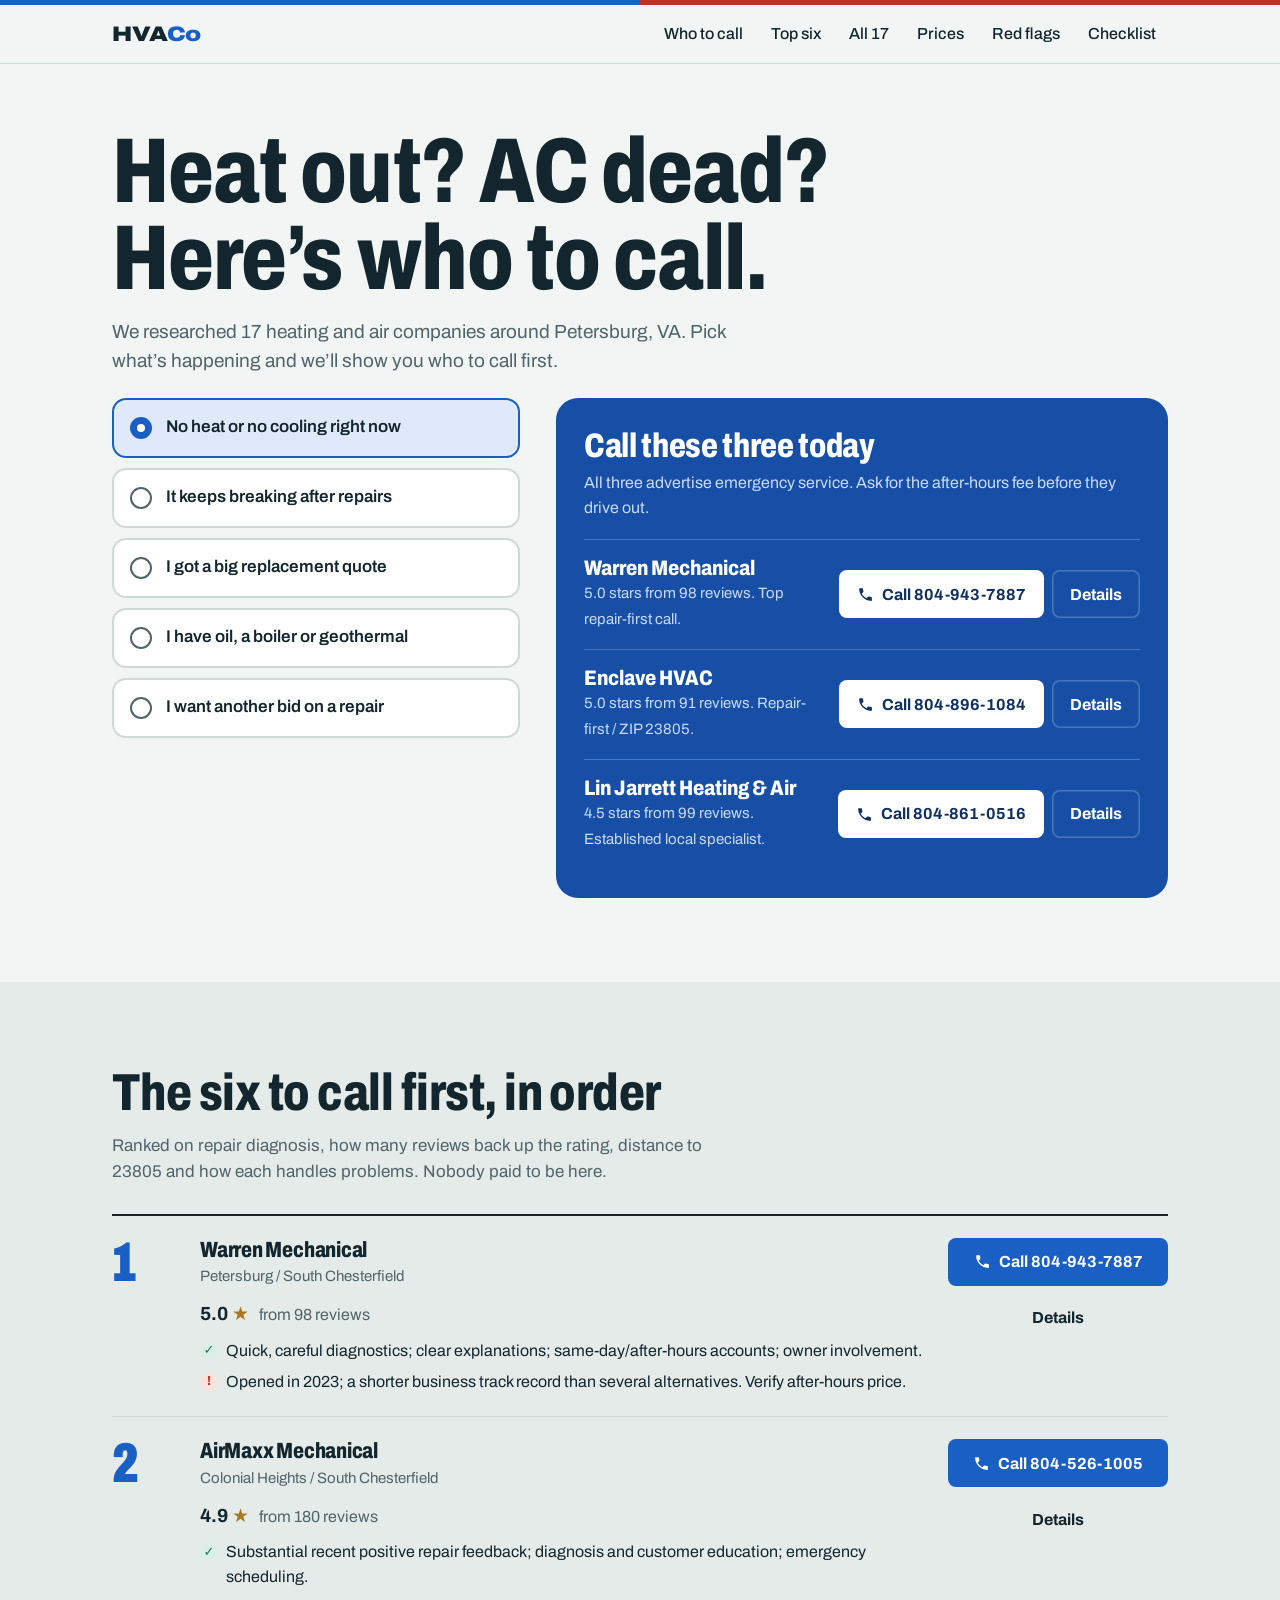
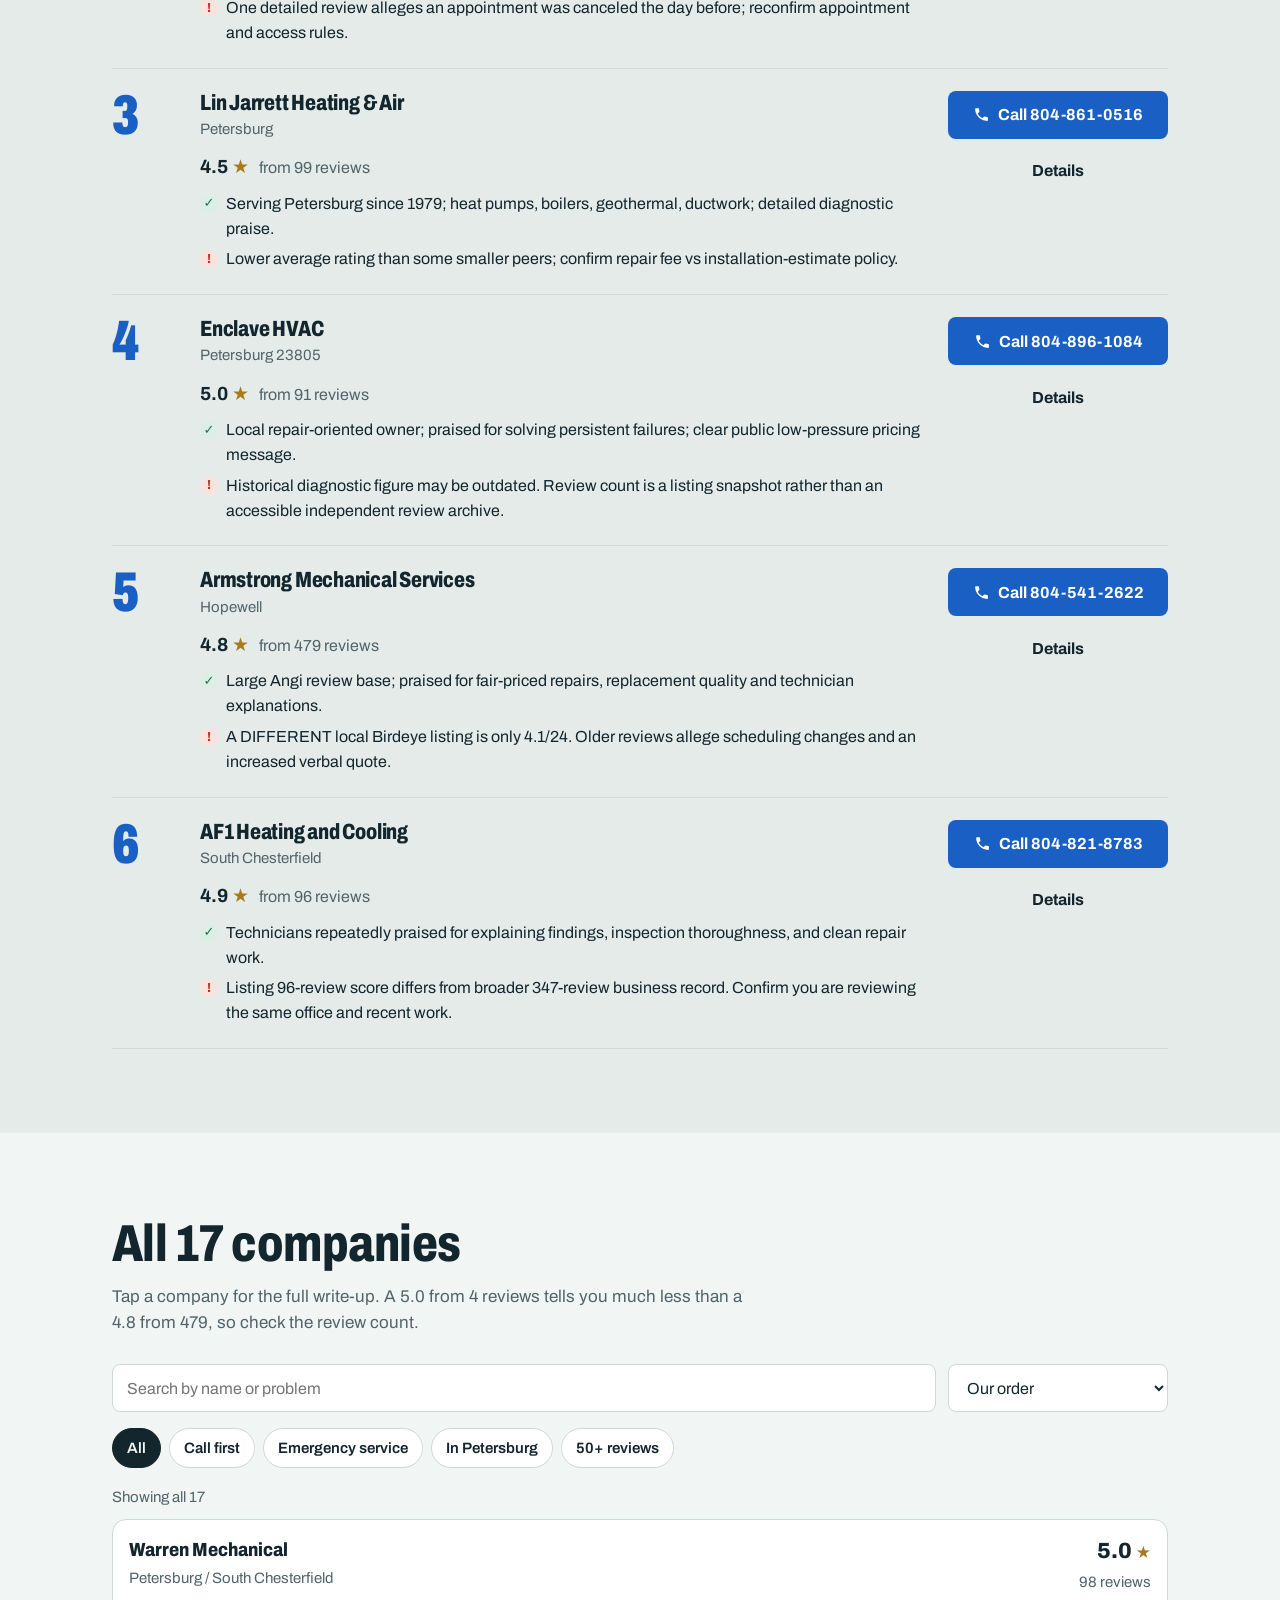
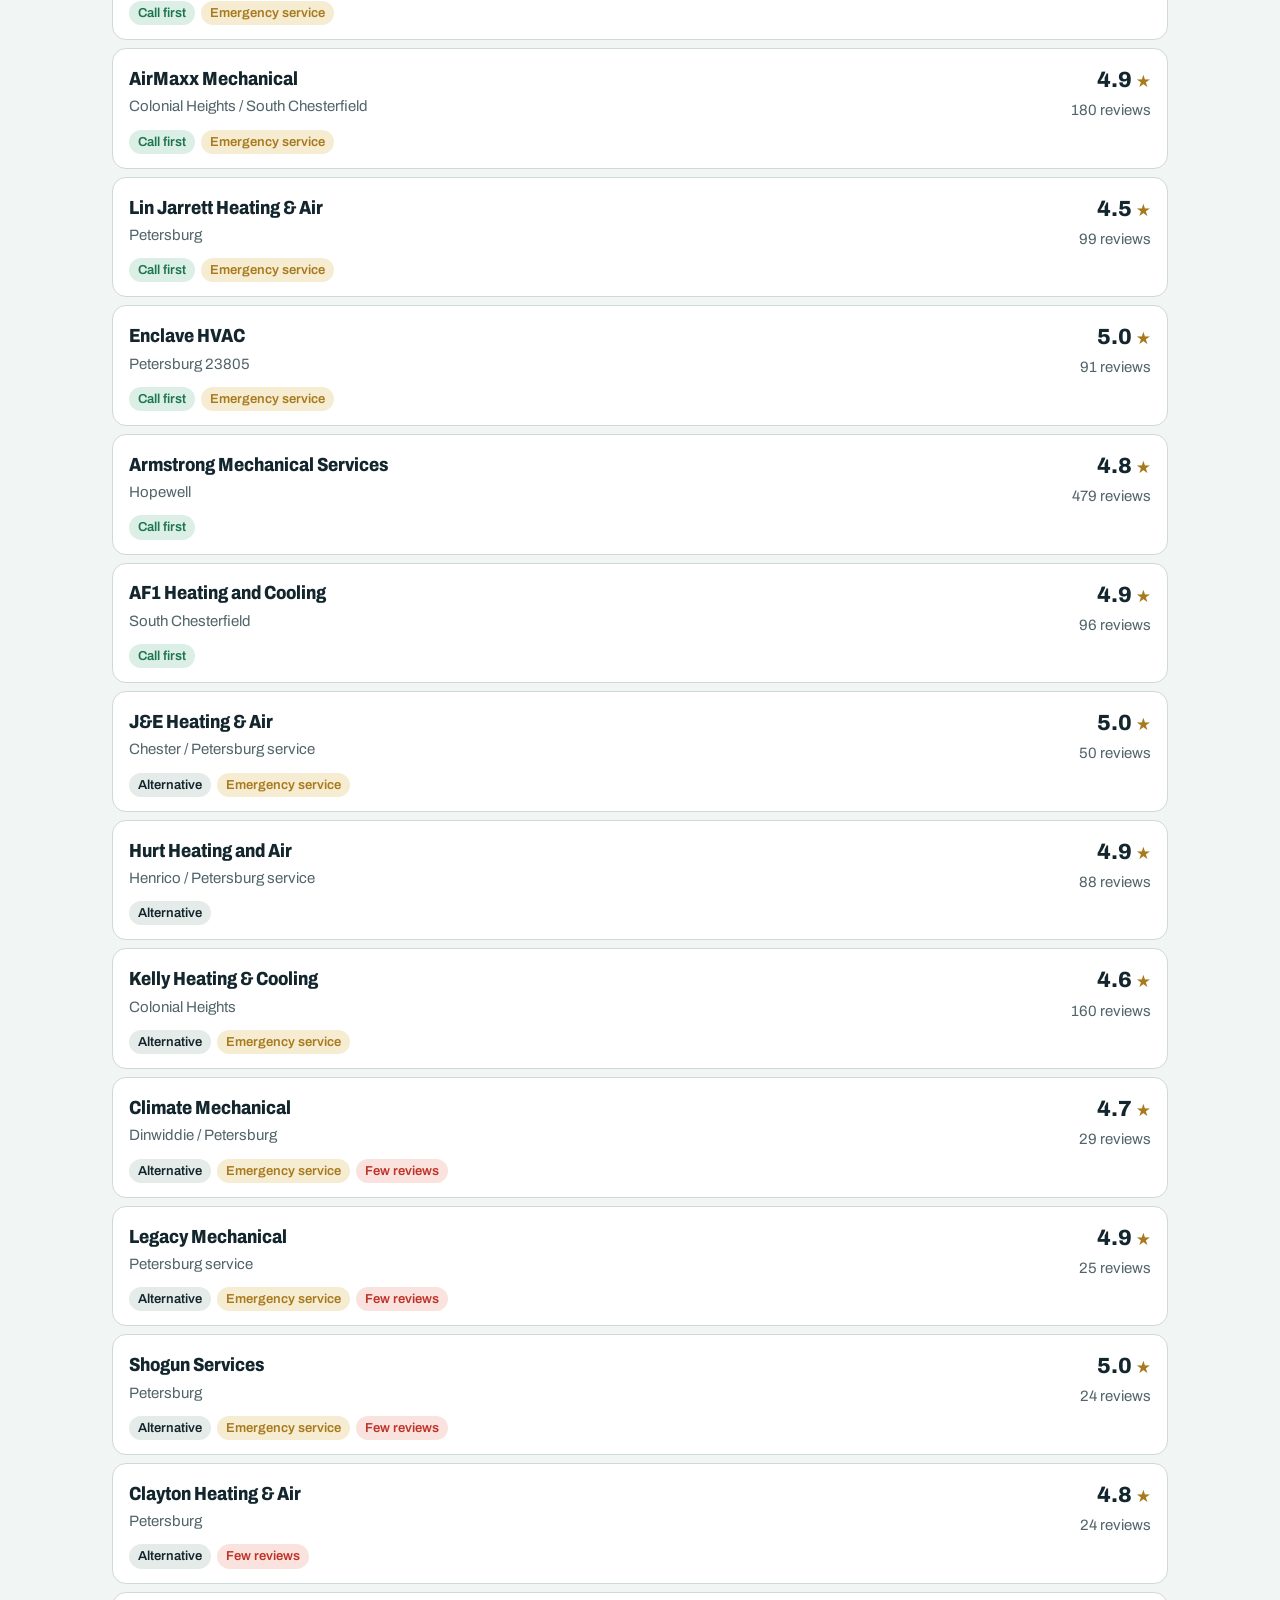
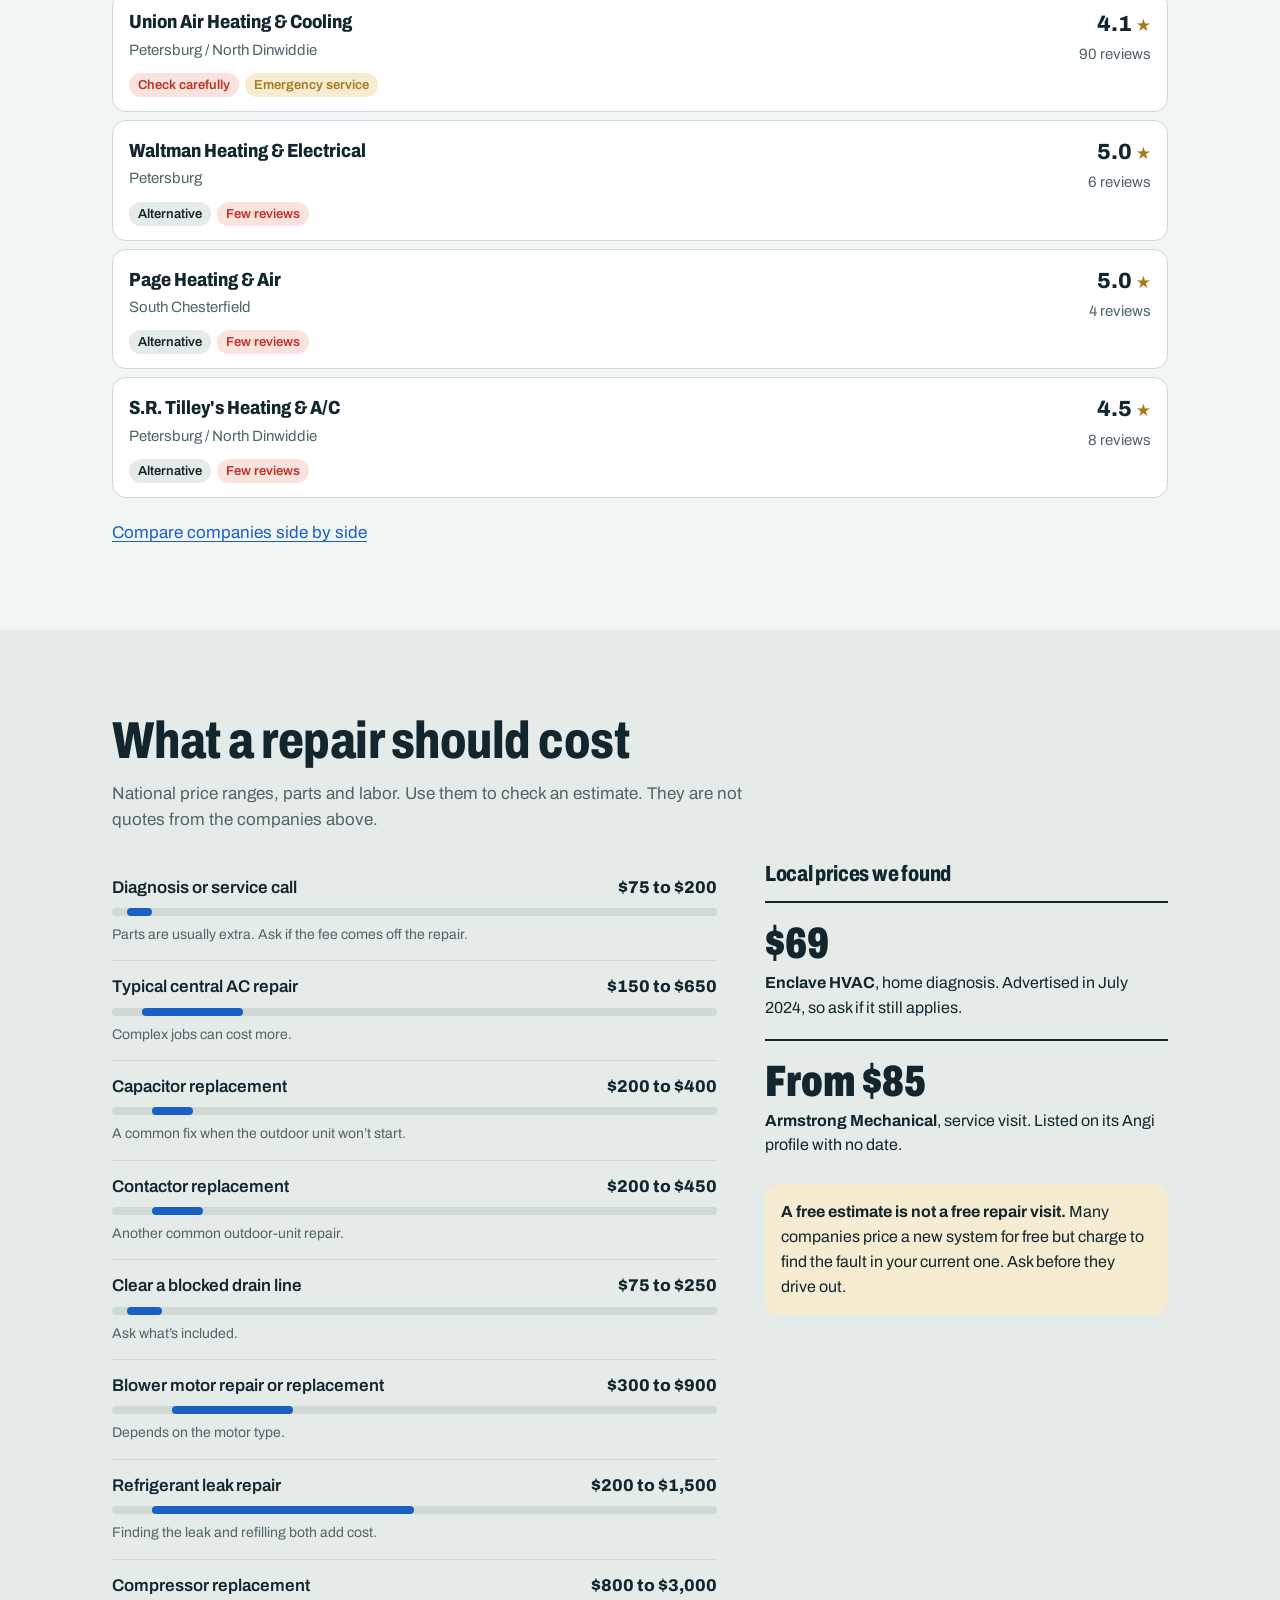
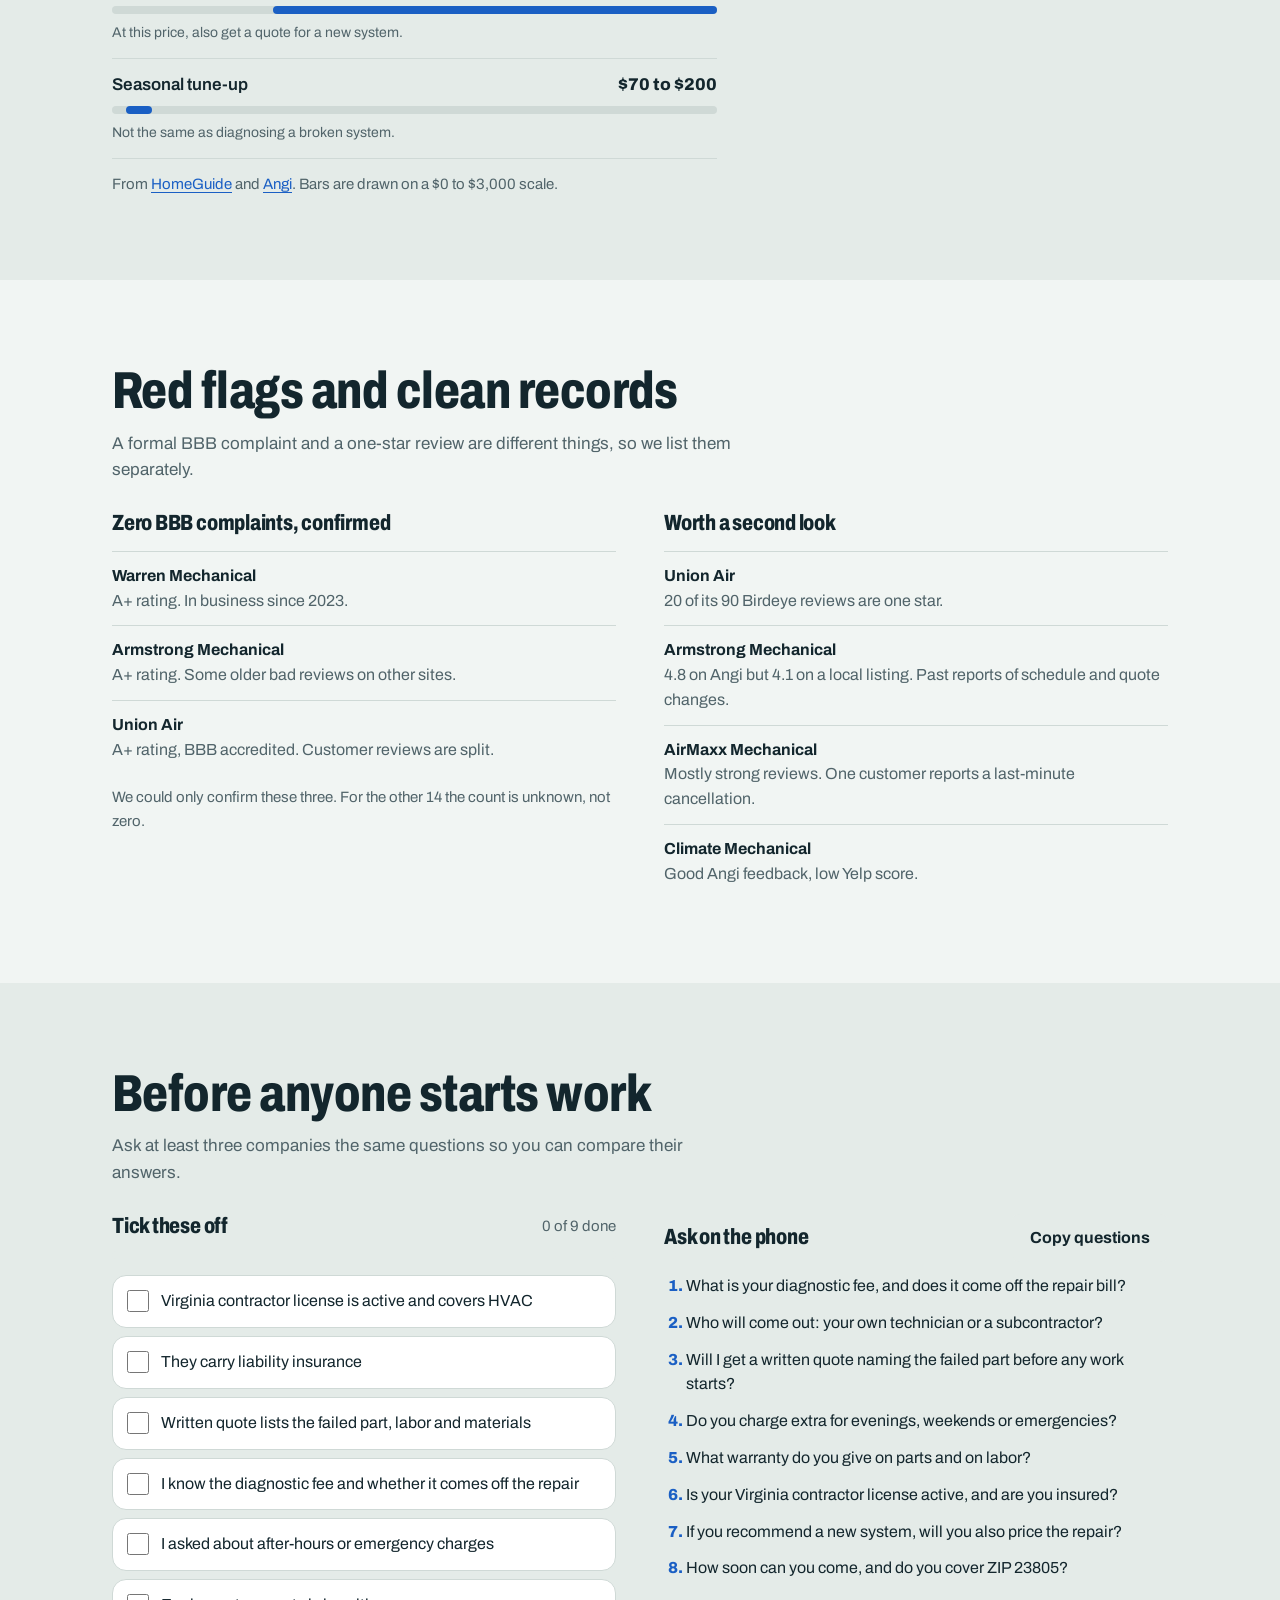
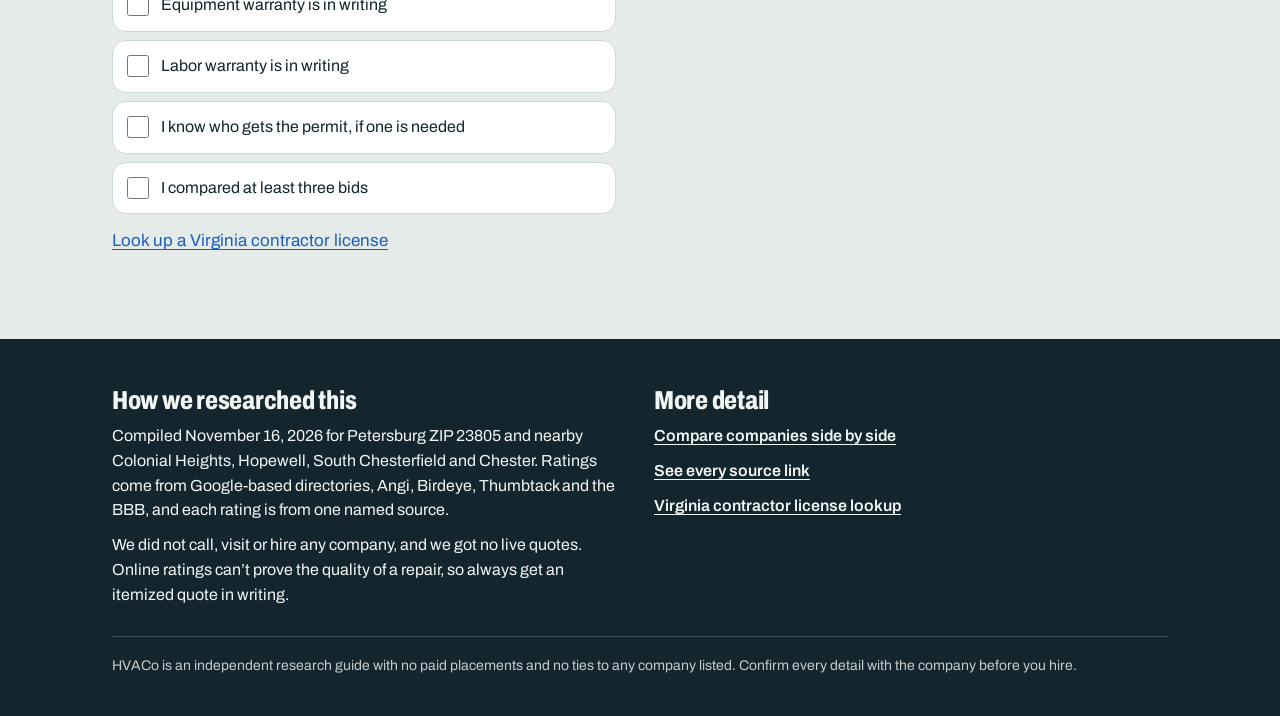
==== commit ed565668: "Redesign both pages: mobile-first layout, new palette, problem picker - Main page now opens with a '" ====
--- a/index.html
+++ b/index.html
@@ -2,367 +2,158 @@
 <html lang="en">
 <head>
 <meta charset="utf-8">
-<meta name="viewport" content="width=device-width, initial-scale=1">
-<title>HVACo · Petersburg HVAC Repair Guide</title>
-<meta name="description" content="An independent, source-linked guide to HVAC repair companies serving Petersburg, VA 23805 and the Tri-Cities: ratings, complaints, pricing benchmarks and a hiring checklist.">
+<meta name="viewport" content="width=device-width, initial-scale=1, viewport-fit=cover">
+<title>HVACo: who to call for HVAC repair in Petersburg, VA</title>
+<meta name="description" content="Heat out or AC dead in Petersburg, VA 23805? See which of 17 researched HVAC repair companies to call first, what repairs cost, and what to ask.">
+<meta name="theme-color" content="#f1f5f3" media="(prefers-color-scheme: light)">
+<meta name="theme-color" content="#0e1a1e" media="(prefers-color-scheme: dark)">
 <link rel="preconnect" href="https://fonts.googleapis.com">
 <link rel="preconnect" href="https://fonts.gstatic.com" crossorigin>
-<link href="https://fonts.googleapis.com/css2?family=Bricolage+Grotesque:opsz,wght@12..96,500;12..96,700;12..96,800&family=Inter:wght@400;500;600&display=swap" rel="stylesheet">
-<link rel="icon" href="data:image/svg+xml,<svg xmlns='http://www.w3.org/2000/svg' viewBox='0 0 32 32'><rect width='32' height='32' rx='8' fill='%230b2540'/><path d='M16 6v20M7.3 11l17.4 10M7.3 21l17.4-10' stroke='%2367d4f0' stroke-width='3' stroke-linecap='round'/></svg>">
-<style>
-:root{
-  --bg:#f6f3ee; --surface:#ffffff; --surface-2:#efeae2; --ink:#10202f; --ink-2:#4a5866; --line:#ddd5c8;
-  --navy:#0b2540; --cool:#0e8fb3; --cool-soft:#d9f1f7; --warm:#e0682b; --warm-soft:#fbe6da;
-  --good:#1f8a5b; --good-soft:#dcf2e6; --caution:#b7791f; --caution-soft:#fbefd5;
-  --shadow:0 1px 2px rgba(16,32,47,.06),0 8px 24px -12px rgba(16,32,47,.18);
-  --radius:16px;
-}
-@media (prefers-color-scheme:dark){:root:not([data-theme="light"]){
-  --bg:#0c1520; --surface:#132130; --surface-2:#1a2b3d; --ink:#e9eef3; --ink-2:#9fb0c0; --line:#24384c;
-  --navy:#07131f; --cool:#4cc6e6; --cool-soft:#123344; --warm:#f08a52; --warm-soft:#3a2418;
-  --good:#4fc68f; --good-soft:#143224; --caution:#e5ac4a; --caution-soft:#352a14;
-  --shadow:0 1px 2px rgba(0,0,0,.3),0 10px 30px -14px rgba(0,0,0,.6);
-}}
-:root[data-theme="dark"]{
-  --bg:#0c1520; --surface:#132130; --surface-2:#1a2b3d; --ink:#e9eef3; --ink-2:#9fb0c0; --line:#24384c;
-  --navy:#07131f; --cool:#4cc6e6; --cool-soft:#123344; --warm:#f08a52; --warm-soft:#3a2418;
-  --good:#4fc68f; --good-soft:#143224; --caution:#e5ac4a; --caution-soft:#352a14;
-  --shadow:0 1px 2px rgba(0,0,0,.3),0 10px 30px -14px rgba(0,0,0,.6);
-}
-*{box-sizing:border-box}
-html{scroll-behavior:smooth;scroll-padding-top:72px}
-body{margin:0;background:var(--bg);color:var(--ink);font:16px/1.6 Inter,system-ui,sans-serif;-webkit-font-smoothing:antialiased}
-h1,h2,h3{font-family:"Bricolage Grotesque",Inter,sans-serif;line-height:1.1;margin:0;letter-spacing:-.02em}
-a{color:var(--cool)}
-.wrap{max-width:1160px;margin:0 auto;padding:0 16px}
-@media(min-width:720px){.wrap{padding:0 28px}}
-.btn{display:inline-flex;align-items:center;gap:8px;border:0;border-radius:999px;padding:12px 20px;font:600 15px Inter,sans-serif;text-decoration:none;cursor:pointer;transition:transform .15s,background .15s}
-.btn:hover{transform:translateY(-1px)}
-.btn-warm{background:var(--warm);color:#fff}
-.btn-ghost{background:transparent;color:inherit;box-shadow:inset 0 0 0 1.5px currentColor}
-.btn-sm{padding:8px 14px;font-size:14px}
-.eyebrow{font:600 12px Inter,sans-serif;letter-spacing:.14em;text-transform:uppercase;color:var(--cool)}
-section{padding:72px 0}
-.sec-head{display:flex;flex-wrap:wrap;justify-content:space-between;align-items:end;gap:16px;margin-bottom:32px}
-.sec-head h2{font-size:clamp(28px,4vw,42px);margin-top:8px}
-.sec-head p{max-width:520px;color:var(--ink-2);margin:0}
-
-/* nav */
-header.nav{position:sticky;top:0;z-index:20;background:color-mix(in srgb,var(--bg) 88%,transparent);backdrop-filter:blur(10px);border-bottom:1px solid var(--line)}
-.nav .wrap{display:flex;align-items:center;justify-content:space-between;height:64px;gap:16px}
-.logo{display:flex;align-items:center;gap:10px;font:800 22px "Bricolage Grotesque",sans-serif;color:var(--ink);text-decoration:none}
-.logo svg{width:30px;height:30px}
-.nav ul{display:none;list-style:none;margin:0;padding:0;gap:4px}
-.nav ul a{display:block;padding:8px 12px;border-radius:8px;color:var(--ink-2);text-decoration:none;font-weight:500;font-size:15px}
-.nav ul a:hover{background:var(--surface-2);color:var(--ink)}
-@media(min-width:880px){.nav ul{display:flex}}
-.theme-btn{background:var(--surface-2);border:0;width:38px;height:38px;border-radius:10px;cursor:pointer;color:var(--ink);font-size:17px}
-
-/* hero */
-.hero{background:var(--navy);color:#eaf4fa;padding:72px 0 0;position:relative;overflow:hidden}
-.hero::before{content:"";position:absolute;inset:0;background:radial-gradient(600px 380px at 85% 20%,rgba(76,198,230,.28),transparent 70%),radial-gradient(520px 340px at 10% 110%,rgba(240,138,82,.25),transparent 70%)}
-.hero .wrap{position:relative}
-.hero-grid{display:grid;gap:40px;align-items:center}
-@media(min-width:900px){.hero-grid{grid-template-columns:1.25fr .9fr}}
-.hero h1{font-size:clamp(40px,7vw,76px);font-weight:800}
-.hero h1 em{font-style:normal;background:linear-gradient(90deg,#67d4f0,#f6a06e);-webkit-background-clip:text;background-clip:text;color:transparent}
-.hero p.lead{font-size:clamp(17px,2vw,20px);color:#b9cad8;max-width:560px;margin:20px 0 28px}
-.hero .eyebrow{color:#67d4f0}
-.hero-actions{display:flex;flex-wrap:wrap;gap:12px}
-.hero-card{background:rgba(255,255,255,.06);border:1px solid rgba(255,255,255,.12);border-radius:20px;padding:24px}
-.hero-card h3{font-size:18px;margin-bottom:14px;color:#fff}
-.mini-list{list-style:none;margin:0;padding:0;display:grid;gap:10px}
-.mini-list li{display:flex;justify-content:space-between;align-items:center;gap:10px;padding:10px 12px;background:rgba(255,255,255,.05);border-radius:10px;font-size:15px}
-.mini-list b{font-weight:600}
-.mini-list span{color:#9fb6c8;font-size:13px;white-space:nowrap}
-.stats{display:grid;grid-template-columns:repeat(2,1fr);gap:1px;background:rgba(255,255,255,.12);margin-top:56px;border-top:1px solid rgba(255,255,255,.12)}
-@media(min-width:720px){.stats{grid-template-columns:repeat(4,1fr)}}
-.stat{background:var(--navy);padding:24px 16px}
-.stat strong{display:block;font:800 clamp(28px,4vw,40px) "Bricolage Grotesque",sans-serif;color:#fff}
-.stat span{color:#9fb6c8;font-size:14px}
-
-/* cards */
-.grid-cards{display:grid;gap:18px;grid-template-columns:repeat(auto-fill,minmax(min(100%,320px),1fr))}
-.card{background:var(--surface);border:1px solid var(--line);border-radius:var(--radius);padding:22px;box-shadow:var(--shadow);display:flex;flex-direction:column;gap:12px}
-.card-top{display:flex;justify-content:space-between;gap:12px;align-items:start}
-.card h3{font-size:21px}
-.rank{flex:none;width:34px;height:34px;border-radius:10px;background:var(--cool-soft);color:var(--cool);display:grid;place-items:center;font:800 16px "Bricolage Grotesque",sans-serif}
-.meta{color:var(--ink-2);font-size:14px}
-.rating{display:flex;align-items:center;gap:8px;font-weight:600}
-.stars{color:var(--warm);letter-spacing:1px}
-.tag{display:inline-block;font-size:12px;font-weight:600;padding:4px 10px;border-radius:999px;background:var(--surface-2);color:var(--ink-2)}
-.tag.priority{background:var(--good-soft);color:var(--good)}
-.tag.caution{background:var(--caution-soft);color:var(--caution)}
-.tag.cool{background:var(--cool-soft);color:var(--cool)}
-.tag.warm{background:var(--warm-soft);color:var(--warm)}
-.tags{display:flex;flex-wrap:wrap;gap:6px}
-.pro-con{font-size:14.5px;display:grid;gap:8px}
-.pro-con div{padding-left:22px;position:relative}
-.pro-con div::before{position:absolute;left:0;top:0;font-weight:700}
-.pro-con .pro::before{content:"+";color:var(--good)}
-.pro-con .con::before{content:"!";color:var(--caution)}
-.card-actions{display:flex;gap:8px;margin-top:auto;padding-top:6px;flex-wrap:wrap}
-.card-actions .btn{flex:1;justify-content:center}
-.btn-line{background:var(--surface-2);color:var(--ink)}
-.btn-cool{background:var(--cool);color:#fff}
-
-/* steps */
-.steps{display:grid;gap:18px;margin-top:40px}
-@media(min-width:820px){.steps{grid-template-columns:repeat(3,1fr)}}
-.step{border-left:3px solid var(--cool);padding:4px 0 4px 18px}
-.step:nth-child(2){border-color:var(--warm)}
-.step:nth-child(3){border-color:var(--good)}
-.step h3{font-size:19px;margin:4px 0 6px}
-.step p{margin:0;color:var(--ink-2);font-size:15px}
-.step small{font:600 12px Inter;letter-spacing:.12em;text-transform:uppercase;color:var(--ink-2)}
-
-/* directory */
-.alt{background:var(--surface-2)}
-.filters{display:grid;gap:10px;grid-template-columns:1fr;margin-bottom:18px}
-@media(min-width:760px){.filters{grid-template-columns:2fr 1fr 1fr 1fr}}
-.filters input,.filters select{width:100%;padding:12px 14px;border-radius:12px;border:1px solid var(--line);background:var(--surface);color:var(--ink);font:15px Inter,sans-serif}
-.count{color:var(--ink-2);font-size:14px;margin-bottom:12px}
-.dir{display:grid;gap:10px}
-.row{display:grid;grid-template-columns:1fr auto;gap:8px 16px;align-items:center;background:var(--surface);border:1px solid var(--line);border-radius:14px;padding:16px 18px;cursor:pointer;transition:border-color .15s,transform .15s;text-align:left;color:inherit;font:inherit;width:100%}
-.row:hover{border-color:var(--cool);transform:translateY(-1px)}
-.row h3{font-size:18px}
-.row .r-right{text-align:right}
-.row .r-right .big{font:800 22px "Bricolage Grotesque",sans-serif}
-.row .r-mid{grid-column:1/-1;display:flex;flex-wrap:wrap;gap:6px;align-items:center}
-@media(min-width:760px){.row{grid-template-columns:2fr 2.4fr auto}.row .r-mid{grid-column:auto}}
-.bar{height:6px;border-radius:6px;background:var(--surface-2);overflow:hidden;width:110px;margin-top:6px;margin-left:auto}
-.bar i{display:block;height:100%;background:linear-gradient(90deg,var(--cool),var(--warm))}
-
-/* dialog */
-dialog{border:0;border-radius:20px;padding:0;max-width:640px;width:calc(100% - 32px);background:var(--surface);color:var(--ink);box-shadow:0 30px 80px -20px rgba(0,0,0,.5)}
-dialog::backdrop{background:rgba(8,18,28,.6);backdrop-filter:blur(3px)}
-.dlg-head{background:var(--navy);color:#fff;padding:24px 24px 20px;position:relative}
-.dlg-head h3{font-size:26px;padding-right:40px}
-.dlg-head .meta{color:#a9bccc;margin-top:6px}
-.dlg-close{position:absolute;top:16px;right:16px;width:36px;height:36px;border-radius:10px;border:0;background:rgba(255,255,255,.1);color:#fff;font-size:20px;cursor:pointer}
-.dlg-body{padding:22px 24px 26px;display:grid;gap:16px;max-height:65vh;overflow:auto}
-.kv{display:grid;grid-template-columns:repeat(auto-fit,minmax(150px,1fr));gap:10px}
-.kv div{background:var(--surface-2);border-radius:12px;padding:10px 12px}
-.kv dt{font-size:12px;color:var(--ink-2);text-transform:uppercase;letter-spacing:.08em;font-weight:600}
-.kv dd{margin:2px 0 0;font-weight:600;font-size:15px}
-.dlg-body h4{margin:0 0 4px;font-size:13px;letter-spacing:.1em;text-transform:uppercase;color:var(--ink-2)}
-.dlg-body p{margin:0}
-.links{display:flex;flex-wrap:wrap;gap:8px}
-.links a{font-size:14px;padding:6px 12px;border-radius:999px;background:var(--cool-soft);text-decoration:none;font-weight:500}
-
-/* prices */
-.price-grid{display:grid;gap:28px}
-@media(min-width:900px){.price-grid{grid-template-columns:1.6fr 1fr}}
-.cost{display:grid;gap:4px;padding:12px 0;border-bottom:1px solid var(--line)}
-.cost-top{display:flex;justify-content:space-between;gap:12px;font-weight:600;font-size:15px}
-.cost-top span{font-variant-numeric:tabular-nums;color:var(--ink)}
-.track{position:relative;height:10px;background:var(--surface-2);border-radius:10px}
-.track i{position:absolute;top:0;bottom:0;border-radius:10px;background:linear-gradient(90deg,var(--cool),var(--warm))}
-.cost small{color:var(--ink-2);font-size:13px}
-.scale{display:flex;justify-content:space-between;font-size:12px;color:var(--ink-2);margin-top:8px}
-.ad{background:var(--surface);border:1px solid var(--line);border-radius:var(--radius);padding:20px;box-shadow:var(--shadow);margin-bottom:14px}
-.ad strong{font:800 36px "Bricolage Grotesque",sans-serif;color:var(--warm)}
-.ad p{margin:4px 0 8px;font-size:14.5px;color:var(--ink-2)}
-.note{background:var(--caution-soft);color:var(--ink);border-radius:14px;padding:14px 16px;font-size:14.5px}
-
-/* complaints */
-.three{display:grid;gap:18px}
-@media(min-width:900px){.three{grid-template-columns:repeat(3,1fr)}}
-.panel{background:var(--surface);border:1px solid var(--line);border-radius:var(--radius);padding:22px;box-shadow:var(--shadow)}
-.panel h3{font-size:20px;margin:6px 0 14px}
-.panel .num{font:800 14px "Bricolage Grotesque";color:var(--cool)}
-.item{padding:10px 0;border-top:1px solid var(--line);font-size:14.5px}
-.item b{display:block}
-.item span{color:var(--ink-2)}
-
-/* checklist */
-.check-grid{display:grid;gap:28px}
-@media(min-width:900px){.check-grid{grid-template-columns:1fr 1fr}}
-.checks{list-style:none;padding:0;margin:0;display:grid;gap:8px}
-.checks label{display:flex;gap:12px;align-items:start;background:var(--surface);border:1px solid var(--line);border-radius:12px;padding:12px 14px;cursor:pointer;font-size:15px}
-.checks input{width:20px;height:20px;accent-color:var(--good);margin-top:2px;flex:none}
-.checks input:checked+span{text-decoration:line-through;color:var(--ink-2)}
-.progress{height:8px;background:var(--surface-2);border-radius:8px;overflow:hidden;margin:6px 0 16px}
-.progress i{display:block;height:100%;background:var(--good);width:0;transition:width .3s}
-.qs{counter-reset:q;list-style:none;margin:0;padding:0;display:grid;gap:10px}
-.qs li{counter-increment:q;padding-left:40px;position:relative;font-size:15px}
-.qs li::before{content:counter(q);position:absolute;left:0;top:0;width:28px;height:28px;border-radius:8px;background:var(--warm-soft);color:var(--warm);display:grid;place-items:center;font:800 14px "Bricolage Grotesque"}
-
-/* footer */
-footer{background:var(--navy);color:#a9bccc;padding:56px 0 40px;font-size:14.5px}
-footer .wrap{display:grid;gap:28px}
-@media(min-width:820px){footer .wrap{grid-template-columns:1.4fr 1fr}}
-footer h3{color:#fff;font-size:20px;margin-bottom:10px}
-footer a{color:#67d4f0}
-footer .fine{grid-column:1/-1;border-top:1px solid rgba(255,255,255,.1);padding-top:20px;font-size:13px}
-</style>
+<link href="https://fonts.googleapis.com/css2?family=Archivo:wdth,wght@62..125,400..900&display=swap" rel="stylesheet">
+<link rel="icon" href="data:image/svg+xml,<svg xmlns='http://www.w3.org/2000/svg' viewBox='0 0 32 32'><rect width='16' height='32' fill='%231a5fc4'/><rect x='16' width='16' height='32' fill='%23bf3327'/><text x='16' y='23' font-family='Arial' font-weight='900' font-size='20' text-anchor='middle' fill='white'>H</text></svg>">
+<link rel="stylesheet" href="styles.css">
 </head>
-<body>
-
-<header class="nav">
-  <div class="wrap">
-    <a class="logo" href="#top" aria-label="HVACo home">
-      <svg viewBox="0 0 32 32" aria-hidden="true"><rect width="32" height="32" rx="8" fill="#0b2540"/><path d="M16 6v20M7.3 11l17.4 10M7.3 21l17.4-10" stroke="#67d4f0" stroke-width="3" stroke-linecap="round"/><circle cx="16" cy="16" r="3.2" fill="#f08a52"/></svg>
-      HVACo
-    </a>
-    <ul>
-      <li><a href="#shortlist">Shortlist</a></li>
-      <li><a href="#directory">All companies</a></li>
-      <li><a href="#prices">Prices</a></li>
-      <li><a href="#complaints">Complaints</a></li>
-      <li><a href="#checklist">Checklist</a></li>
-    </ul>
-    <button class="theme-btn" id="themeBtn" aria-label="Toggle dark mode">◐</button>
+<body class="has-tabbar">
+
+<header class="site-head">
+  <div class="wrap">
+    <a class="logo" href="#top">HVA<span>Co</span></a>
+    <nav class="top-links" aria-label="Sections">
+      <a href="#top">Who to call</a>
+      <a href="#top-six">Top six</a>
+      <a href="#all">All 17</a>
+      <a href="#prices">Prices</a>
+      <a href="#flags">Red flags</a>
+      <a href="#checklist">Checklist</a>
+    </nav>
+    <span class="head-note">Petersburg, VA 23805</span>
   </div>
 </header>
 
 <main id="top">
+
 <section class="hero">
   <div class="wrap">
-    <div class="hero-grid">
-      <div>
-        <div class="eyebrow">Petersburg, VA 23805 · Tri-Cities</div>
-        <h1>Find HVAC repair you can <em>actually trust.</em></h1>
-        <p class="lead">We compared 17 local heating &amp; cooling companies on ratings, review volume, BBB complaints, pricing and red flags. No paid placements. Just the evidence, and where it runs out.</p>
-        <div class="hero-actions">
-          <a class="btn btn-warm" href="#shortlist">See the top 6 →</a>
-          <a class="btn btn-ghost" href="#checklist">Before you call</a>
-        </div>
-      </div>
-      <aside class="hero-card" aria-label="First three calls">
-        <h3>Call these three first</h3>
-        <ul class="mini-list" id="firstCalls"></ul>
-        <p style="margin:14px 0 0;font-size:13px;color:#9fb6c8">Ask each for the diagnostic fee and a repair-vs-replace opinion.</p>
-      </aside>
-    </div>
-    <div class="stats">
-      <div class="stat"><strong>17</strong><span>companies researched</span></div>
-      <div class="stat"><strong>6</strong><span>priority first calls</span></div>
-      <div class="stat"><strong>3</strong><span>verified 0 BBB complaints</span></div>
-      <div class="stat"><strong>$75–200</strong><span>typical diagnostic visit</span></div>
-    </div>
-  </div>
-</section>
-
-<section id="shortlist">
-  <div class="wrap">
-    <div class="sec-head">
-      <div><div class="eyebrow">The shortlist</div><h2>Six companies worth calling first</h2></div>
-      <p>Picked for repair diagnostics, review depth, proximity to 23805 and how problems get handled, not just star count.</p>
-    </div>
-    <div class="grid-cards" id="shortCards"></div>
-
-    <div class="steps">
-      <div class="step"><small>Step 1</small><h3>Repair-first local firms</h3><p>Warren, Enclave and Lin Jarrett. Get a diagnosis and an honest repair-vs-replace opinion.</p></div>
-      <div class="step"><small>Step 2</small><h3>Get a second bid</h3><p>AirMaxx, AF1 or Armstrong for big repairs. Confirm who will actually do the work.</p></div>
-      <div class="step"><small>Step 3</small><h3>Match the problem</h3><p>Oil, boiler or geothermal → Lin Jarrett or Waltman. Repeat failures → Warren or Enclave. Big replacement quote → compare Page and Armstrong.</p></div>
-    </div>
-  </div>
-</section>
-
-<section id="directory" class="alt">
-  <div class="wrap">
-    <div class="sec-head">
-      <div><div class="eyebrow">Directory</div><h2>All 17 companies</h2></div>
-      <p>Ratings come from the named source and aren't blended. A 5.0 from 4 reviews says much less than a 4.8 from 479.</p>
-    </div>
-    <div class="filters">
-      <input id="q" type="search" placeholder="Search name, strength, concern…" aria-label="Search companies">
-      <select id="fRegion" aria-label="Area"><option value="">All areas</option></select>
-      <select id="fTier" aria-label="Status">
-        <option value="">All statuses</option>
-        <option value="priority">Priority</option>
-        <option value="additional">Alternative</option>
-        <option value="caution">Review carefully</option>
-      </select>
-      <select id="fSort" aria-label="Sort">
-        <option value="rank">Sort: our order</option>
+    <h1>Heat out? AC dead? Here’s who to call.</h1>
+    <p class="hero-lede">We researched 17 heating and air companies around Petersburg, VA. Pick what’s happening and we’ll show you who to call first.</p>
+    <div class="triage">
+      <fieldset class="opts" id="opts">
+        <legend class="sr">What’s happening with your system?</legend>
+      </fieldset>
+      <div class="answer" id="answer" aria-live="polite"></div>
+    </div>
+  </div>
+</section>
+
+<section class="band band-sunk" id="top-six">
+  <div class="wrap">
+    <div class="band-head">
+      <h2>The six to call first, in order</h2>
+      <p>Ranked on repair diagnosis, how many reviews back up the rating, distance to 23805 and how each handles problems. Nobody paid to be here.</p>
+    </div>
+    <ol class="ranked" id="ranked"></ol>
+  </div>
+</section>
+
+<section class="band" id="all">
+  <div class="wrap">
+    <div class="band-head">
+      <h2>All 17 companies</h2>
+      <p>Tap a company for the full write-up. A 5.0 from 4 reviews tells you much less than a 4.8 from 479, so check the review count.</p>
+    </div>
+    <div class="tools">
+      <input class="field" id="q" type="search" placeholder="Search by name or problem" aria-label="Search companies">
+      <select class="field" id="sort" aria-label="Sort companies">
+        <option value="rank">Our order</option>
         <option value="n">Most reviews</option>
         <option value="rating">Highest rating</option>
-        <option value="name">Name A–Z</option>
+        <option value="name">Name, A to Z</option>
       </select>
     </div>
-    <div class="count" id="count"></div>
-    <div class="dir" id="dir"></div>
-  </div>
-</section>
-
-<section id="prices">
-  <div class="wrap">
-    <div class="sec-head">
-      <div><div class="eyebrow">Price guide</div><h2>What repairs usually cost</h2></div>
-      <p>National benchmark ranges to sanity-check an estimate. These aren't quotes from any company listed here.</p>
-    </div>
-    <div class="price-grid">
+    <div class="chips" id="chips" role="group" aria-label="Filter companies">
+      <button class="chip" data-f="" aria-pressed="true">All</button>
+      <button class="chip" data-f="priority" aria-pressed="false">Call first</button>
+      <button class="chip" data-f="emergency" aria-pressed="false">Emergency service</button>
+      <button class="chip" data-f="petersburg" aria-pressed="false">In Petersburg</button>
+      <button class="chip" data-f="50" aria-pressed="false">50+ reviews</button>
+    </div>
+    <p class="muted small" id="count" style="margin-bottom:10px"></p>
+    <div class="list" id="list"></div>
+    <p style="margin-top:22px"><a href="research/dashboard.html">Compare companies side by side</a></p>
+  </div>
+</section>
+
+<section class="band band-sunk" id="prices">
+  <div class="wrap">
+    <div class="band-head">
+      <h2>What a repair should cost</h2>
+      <p>National price ranges, parts and labor. Use them to check an estimate. They are not quotes from the companies above.</p>
+    </div>
+    <div class="cols">
       <div>
         <div id="costs"></div>
-        <div class="scale"><span>$0</span><span>$1,000</span><span>$2,000</span><span>$3,000</span></div>
-        <p class="meta" style="margin-top:14px">Sources: <a href="https://homeguide.com/costs/ac-repair-cost" target="_blank" rel="noopener">HomeGuide</a>, <a href="https://www.angi.com/articles/how-much-hvac-repair-cost.htm" target="_blank" rel="noopener">Angi</a>, <a href="https://www.angi.com/articles/how-much-does-it-cost-replace-ac-capacitor.htm" target="_blank" rel="noopener">Angi capacitor study</a>.</p>
-      </div>
-      <div>
-        <div class="ad">
-          <span class="tag warm">Historical · July 2024</span>
-          <div><strong>$69</strong></div>
-          <p><b style="color:var(--ink)">Enclave HVAC</b> advertised residential diagnosis. Not confirmed as current, so ask.</p>
+        <p class="muted small" style="margin-top:14px">From <a href="https://homeguide.com/costs/ac-repair-cost" target="_blank" rel="noopener">HomeGuide</a> and <a href="https://www.angi.com/articles/how-much-hvac-repair-cost.htm" target="_blank" rel="noopener">Angi</a>. Bars are drawn on a $0 to $3,000 scale.</p>
+      </div>
+      <div>
+        <h3 style="margin-bottom:14px">Local prices we found</h3>
+        <div class="quote">
+          <strong>$69</strong>
+          <p><b>Enclave HVAC</b>, home diagnosis. Advertised in July 2024, so ask if it still applies.</p>
         </div>
-        <div class="ad">
-          <span class="tag warm">Advertised starting price</span>
-          <div><strong>From $85</strong></div>
-          <p><b style="color:var(--ink)">Armstrong Mechanical</b> service visits, per its Angi profile. No effective date.</p>
+        <div class="quote">
+          <strong>From $85</strong>
+          <p><b>Armstrong Mechanical</b>, service visit. Listed on its Angi profile with no date.</p>
         </div>
-        <div class="note"><b>Free estimates ≠ free repairs.</b> Many companies quote new systems for free but charge to troubleshoot the one you have. Ask before they drive out.</div>
-      </div>
-    </div>
-  </div>
-</section>
-
-<section id="complaints" class="alt">
-  <div class="wrap">
-    <div class="sec-head">
-      <div><div class="eyebrow">Complaints &amp; red flags</div><h2>What the reviews don't tell you</h2></div>
-      <p>Formal BBB complaints and one-star reviews are different things. We kept them separate.</p>
-    </div>
-    <div class="three">
-      <div class="panel">
-        <span class="num">01</span><h3>Verified: zero BBB complaints</h3>
-        <div class="item"><b>Warren Mechanical</b><span>A+, not accredited. Business started in 2023.</span></div>
-        <div class="item"><b>Armstrong Mechanical</b><span>A+, not accredited. Some older negative reviews elsewhere.</span></div>
-        <div class="item"><b>Union Air</b><span>A+, accredited. Consumer reviews are polarized.</span></div>
-      </div>
-      <div class="panel">
-        <span class="num">02</span><h3>Low-rating signals</h3>
-        <div class="item"><b>Union Air</b><span>20 of 90 Birdeye reviews are one star.</span></div>
-        <div class="item"><b>Armstrong</b><span>Local 4.1/24 vs. Angi 4.8/479. Past scheduling and quote-change reports.</span></div>
-        <div class="item"><b>AirMaxx</b><span>Mostly strong; one documented last-minute cancellation.</span></div>
-        <div class="item"><b>Climate Mechanical</b><span>Good Angi feedback, but a low Yelp score elsewhere.</span></div>
-      </div>
-      <div class="panel">
-        <span class="num">03</span><h3>Check the license yourself</h3>
-        <p style="margin:0 0 14px;font-size:14.5px;color:var(--ink-2)">Licensing and insurance weren't confirmed for all 17. Look up the exact business name on Virginia DPOR and confirm the HVAC specialty is active.</p>
-        <a class="btn btn-cool btn-sm" href="https://dporweb.dpor.virginia.gov/LicenseLookup/Search" target="_blank" rel="noopener">Virginia license lookup ↗</a>
-        <p class="meta" style="margin:14px 0 0">Only three BBB complaint pages were directly verified. "Not checked" doesn't mean "zero complaints."</p>
-      </div>
-    </div>
-  </div>
-</section>
-
-<section id="checklist">
-  <div class="wrap">
-    <div class="sec-head">
-      <div><div class="eyebrow">Hiring checklist</div><h2>Protect your money before work starts</h2></div>
-      <p>Ask at least three companies the same questions so the bids are comparable.</p>
-    </div>
-    <div class="check-grid">
-      <div>
-        <h3 style="font-size:20px">Before you sign <span class="meta" id="checkCount" style="font-family:Inter;font-weight:500"></span></h3>
-        <div class="progress"><i id="checkBar"></i></div>
+        <p class="callout"><b>A free estimate is not a free repair visit.</b> Many companies price a new system for free but charge to find the fault in your current one. Ask before they drive out.</p>
+      </div>
+    </div>
+  </div>
+</section>
+
+<section class="band" id="flags">
+  <div class="wrap">
+    <div class="band-head">
+      <h2>Red flags and clean records</h2>
+      <p>A formal BBB complaint and a one-star review are different things, so we list them separately.</p>
+    </div>
+    <div class="cols even">
+      <div>
+        <h3>Zero BBB complaints, confirmed</h3>
+        <ul class="facts">
+          <li><b>Warren Mechanical</b><span>A+ rating. In business since 2023.</span></li>
+          <li><b>Armstrong Mechanical</b><span>A+ rating. Some older bad reviews on other sites.</span></li>
+          <li><b>Union Air</b><span>A+ rating, BBB accredited. Customer reviews are split.</span></li>
+        </ul>
+        <p class="muted small" style="margin-top:12px">We could only confirm these three. For the other 14 the count is unknown, not zero.</p>
+      </div>
+      <div>
+        <h3>Worth a second look</h3>
+        <ul class="facts">
+          <li><b>Union Air</b><span>20 of its 90 Birdeye reviews are one star.</span></li>
+          <li><b>Armstrong Mechanical</b><span>4.8 on Angi but 4.1 on a local listing. Past reports of schedule and quote changes.</span></li>
+          <li><b>AirMaxx Mechanical</b><span>Mostly strong reviews. One customer reports a last-minute cancellation.</span></li>
+          <li><b>Climate Mechanical</b><span>Good Angi feedback, low Yelp score.</span></li>
+        </ul>
+      </div>
+    </div>
+  </div>
+</section>
+
+<section class="band band-sunk" id="checklist">
+  <div class="wrap">
+    <div class="band-head">
+      <h2>Before anyone starts work</h2>
+      <p>Ask at least three companies the same questions so you can compare their answers.</p>
+    </div>
+    <div class="cols even">
+      <div>
+        <div class="row-head"><h3>Tick these off</h3><span class="muted small" id="checkCount"></span></div>
+        <div class="meter"><i id="checkBar"></i></div>
         <ul class="checks" id="checks"></ul>
-      </div>
-      <div>
-        <div style="display:flex;justify-content:space-between;align-items:center;gap:12px;margin-bottom:16px">
-          <h3 style="font-size:20px">Questions to ask on the phone</h3>
-          <button class="btn btn-line btn-sm" id="copyQs">Copy</button>
-        </div>
+        <p style="margin-top:14px"><a href="https://dporweb.dpor.virginia.gov/LicenseLookup/Search" target="_blank" rel="noopener">Look up a Virginia contractor license</a></p>
+      </div>
+      <div>
+        <div class="row-head"><h3>Ask on the phone</h3><button class="btn btn-quiet" id="copyQs">Copy questions</button></div>
         <ol class="qs" id="qs"></ol>
       </div>
     </div>
@@ -370,147 +161,120 @@
 </section>
 </main>
 
-<footer>
-  <div class="wrap">
-    <div>
-      <h3>About this research</h3>
-      <p>Compiled November 16, 2026 for Petersburg ZIP 23805 and nearby Colonial Heights, Hopewell, South Chesterfield and Chester. Ratings are source-specific snapshots from Google-derived directories, Angi, Birdeye, Thumbtack and BBB.</p>
-      <p>We made no phone calls, site visits or test jobs, and got no live quotes. Online ratings don't prove workmanship. Get an itemized written quote every time.</p>
-    </div>
-    <div>
-      <h3>Go deeper</h3>
-      <p><a href="research/dashboard.html">Full interactive research dashboard →</a><br>Charts, evidence dossiers, side-by-side compare and every source link.</p>
-      <p><a href="https://dporweb.dpor.virginia.gov/LicenseLookup/Search" target="_blank" rel="noopener">Virginia DPOR license lookup ↗</a></p>
-    </div>
-    <div class="fine">HVACo · Independent research guide · No paid placements · Not affiliated with any listed company. Verify all details directly before hiring.</div>
+<footer class="foot">
+  <div class="wrap">
+    <div class="cols even">
+      <div>
+        <h2>How we researched this</h2>
+        <p>Compiled November 16, 2026 for Petersburg ZIP 23805 and nearby Colonial Heights, Hopewell, South Chesterfield and Chester. Ratings come from Google-based directories, Angi, Birdeye, Thumbtack and the BBB, and each rating is from one named source.</p>
+        <p>We did not call, visit or hire any company, and we got no live quotes. Online ratings can’t prove the quality of a repair, so always get an itemized quote in writing.</p>
+      </div>
+      <div>
+        <h2>More detail</h2>
+        <p><a href="research/dashboard.html">Compare companies side by side</a></p>
+        <p><a href="research/dashboard.html#sources">See every source link</a></p>
+        <p><a href="https://dporweb.dpor.virginia.gov/LicenseLookup/Search" target="_blank" rel="noopener">Virginia contractor license lookup</a></p>
+      </div>
+    </div>
+    <p class="fine">HVACo is an independent research guide with no paid placements and no ties to any company listed. Confirm every detail with the company before you hire.</p>
   </div>
 </footer>
 
-<dialog id="dlg" aria-labelledby="dlgTitle">
-  <div class="dlg-head">
-    <h3 id="dlgTitle"></h3>
-    <div class="meta" id="dlgMeta"></div>
-    <button class="dlg-close" id="dlgClose" aria-label="Close">×</button>
-  </div>
-  <div class="dlg-body" id="dlgBody"></div>
-</dialog>
+<nav class="tabbar" aria-label="Jump to">
+  <a href="#top">Who to call</a>
+  <a href="#all">All 17</a>
+  <a href="#prices">Prices</a>
+  <a href="#checklist">Checklist</a>
+</nav>
 
 <script src="data/companies.js"></script>
+<script src="site.js"></script>
 <script>
 (function(){
-  const C = window.COMPANIES || [];
-  const order = C.map(c=>c.id);
-  const byId = Object.fromEntries(C.map(c=>[c.id,c]));
-  const esc = s => String(s ?? '').replace(/[&<>"']/g, m => ({'&':'&amp;','<':'&lt;','>':'&gt;','"':'&quot;',"'":'&#39;'}[m]));
-  const stars = r => '★'.repeat(Math.round(r)) + '☆'.repeat(5-Math.round(r));
-  const short = n => n.replace(/,? LLC$/,'').replace(/ Heating & Air Conditioning$/,' Heating & Air');
-  const tierLabel = {priority:'Priority', additional:'Alternative', caution:'Review carefully'};
-  const tel = p => p ? `tel:+1${p.replace(/\D/g,'')}` : '';
-
-  // theme
-  const root = document.documentElement, tb = document.getElementById('themeBtn');
-  try { const t = localStorage.getItem('hvaco-theme'); if (t) root.dataset.theme = t; } catch(e){}
-  tb.addEventListener('click', () => {
-    const dark = root.dataset.theme ? root.dataset.theme === 'dark' : matchMedia('(prefers-color-scheme: dark)').matches;
-    root.dataset.theme = dark ? 'light' : 'dark';
-    try { localStorage.setItem('hvaco-theme', root.dataset.theme); } catch(e){}
+  const { C, byId, esc, short, rate, tags, callBtn } = window.HV;
+  const order = C.map(c => c.id);
+
+  // triage
+  const CASES = [
+    { id:'now', q:'No heat or no cooling right now', title:'Call these three today', tip:'All three advertise emergency service. Ask for the after-hours fee before they drive out.', ids:['warren','enclave','lin'] },
+    { id:'repeat', q:'It keeps breaking after repairs', title:'Get a fresh diagnosis', tip:'Both are known for careful troubleshooting and second opinions.', ids:['warren','enclave'] },
+    { id:'quote', q:'I got a big replacement quote', title:'Get a second price', tip:'Ask each to price the repair as well as a new system.', ids:['page','armstrong'] },
+    { id:'fuel', q:'I have oil, a boiler or geothermal', title:'Call a specialist', tip:'Not every company works on these systems. These two do.', ids:['lin','waltman'] },
+    { id:'bid', q:'I want another bid on a repair', title:'Compare with these', tip:'Each has a large review history. Ask who will do the work.', ids:['airmaxx','af1','armstrong'] }
+  ];
+  const opts = document.getElementById('opts'), answer = document.getElementById('answer');
+  opts.insertAdjacentHTML('beforeend', CASES.map((k,i) => `<label class="opt"><input type="radio" name="case" value="${k.id}" ${i===0?'checked':''}><span>${esc(k.q)}</span></label>`).join(''));
+  function showCase(id){
+    const k = CASES.find(x => x.id === id);
+    answer.innerHTML = `<h2>${esc(k.title)}</h2><p class="tip">${esc(k.tip)}</p><ol>${k.ids.map(i => { const c = byId[i]; return `
+      <li><div><b>${esc(short(c.name))}</b><span class="why">${c.rating.toFixed(1)} stars from ${c.n} reviews. ${esc(c.label)}.</span></div>
+      <div class="acts">${callBtn(c,'btn-white')}<button class="btn btn-outline-white" data-open="${c.id}">Details</button></div></li>`; }).join('')}</ol>`;
+  }
+  opts.addEventListener('change', e => {
+    showCase(e.target.value);
+    if (matchMedia('(max-width:899px)').matches) answer.scrollIntoView({ block:'start' });
   });
-
-  // first calls
-  document.getElementById('firstCalls').innerHTML = ['warren','enclave','lin'].map(id => {
-    const c = byId[id]; return `<li><b>${esc(short(c.name))}</b><span>${c.rating.toFixed(1)} ★ · ${c.n} reviews</span></li>`;
-  }).join('');
-
-  // shortlist
-  document.getElementById('shortCards').innerHTML = C.filter(c=>c.tier==='priority').map((c,i)=>`
-    <article class="card">
-      <div class="card-top">
-        <div><h3>${esc(short(c.name))}</h3><div class="meta">${esc(c.area)}</div></div>
-        <div class="rank">${i+1}</div>
-      </div>
-      <div class="rating"><span class="stars" aria-hidden="true">${stars(c.rating)}</span>${c.rating.toFixed(1)} <span class="meta">· ${c.n} reviews</span></div>
-      <div class="tags"><span class="tag cool">${esc(c.label)}</span>${c.emergency?'<span class="tag warm">Emergency service</span>':''}</div>
-      <div class="pro-con"><div class="pro">${esc(c.strength)}</div><div class="con">${esc(c.concern)}</div></div>
-      <div class="card-actions">
-        ${c.phone?`<a class="btn btn-cool btn-sm" href="${tel(c.phone)}">Call ${esc(c.phone)}</a>`:''}
-        <button class="btn btn-line btn-sm" data-open="${c.id}">Details</button>
-      </div>
-    </article>`).join('');
-
-  // directory
-  const regions = [...new Set(C.map(c=>c.region))].sort();
-  const fRegion = document.getElementById('fRegion');
-  fRegion.innerHTML += regions.map(r=>`<option>${esc(r)}</option>`).join('');
-  const q = document.getElementById('q'), fTier = document.getElementById('fTier'), fSort = document.getElementById('fSort');
-  const maxN = Math.max(...C.map(c=>c.n));
-  function renderDir(){
+  showCase(CASES[0].id);
+
+  // top six
+  document.getElementById('ranked').innerHTML = C.filter(c => c.tier === 'priority').map((c,i) => `
+    <li><span class="n" aria-hidden="true">${i+1}</span>
+      <div class="body">
+        <div><h3>${esc(short(c.name))}</h3><span class="muted small">${esc(c.area)}</span></div>
+        ${rate(c)}
+        <div class="pc"><p class="good">${esc(c.strength)}</p><p class="watch">${esc(c.concern)}</p></div>
+      </div>
+      <div class="acts">${callBtn(c)}<button class="btn btn-quiet" data-open="${c.id}">Details</button></div>
+    </li>`).join('');
+
+  // all 17
+  const q = document.getElementById('q'), sort = document.getElementById('sort'), chips = document.getElementById('chips');
+  let filter = '';
+  const tests = { '':()=>true, priority:c=>c.tier==='priority', emergency:c=>c.emergency, petersburg:c=>c.region==='Petersburg', '50':c=>c.n>=50 };
+  const sorts = { rank:(a,b)=>order.indexOf(a.id)-order.indexOf(b.id), n:(a,b)=>b.n-a.n, rating:(a,b)=>b.rating-a.rating||b.n-a.n, name:(a,b)=>a.name.localeCompare(b.name) };
+  function render(){
     const s = q.value.trim().toLowerCase();
-    let list = C.filter(c =>
-      (!fRegion.value || c.region === fRegion.value) &&
-      (!fTier.value || c.tier === fTier.value) &&
-      (!s || [c.name,c.area,c.strength,c.concern,c.label,c.fit].join(' ').toLowerCase().includes(s)));
-    const sorts = {rank:(a,b)=>order.indexOf(a.id)-order.indexOf(b.id), n:(a,b)=>b.n-a.n, rating:(a,b)=>b.rating-a.rating||b.n-a.n, name:(a,b)=>a.name.localeCompare(b.name)};
-    list.sort(sorts[fSort.value]);
-    document.getElementById('count').textContent = `${list.length} of ${C.length} companies`;
-    document.getElementById('dir').innerHTML = list.length ? list.map(c=>`
-      <button class="row" data-open="${c.id}">
-        <div><h3>${esc(short(c.name))}</h3><div class="meta">${esc(c.area)}</div></div>
-        <div class="r-mid"><span class="tag ${c.tier}">${tierLabel[c.tier]}</span><span class="tag">${esc(c.label)}</span>${c.emergency?'<span class="tag warm">Emergency</span>':''}</div>
-        <div class="r-right"><div class="big">${c.rating.toFixed(1)}<span class="stars" style="font-size:15px"> ★</span></div><div class="meta">${c.n} reviews</div><div class="bar" title="Review volume"><i style="width:${Math.max(4,Math.sqrt(c.n/maxN)*100)}%"></i></div></div>
-      </button>`).join('') : '<p class="meta">No companies match. Try clearing a filter.</p>';
+    const list = C.filter(c => tests[filter](c) && (!s || [c.name,c.area,c.strength,c.concern,c.label,c.fit].join(' ').toLowerCase().includes(s))).sort(sorts[sort.value]);
+    document.getElementById('count').textContent = list.length === C.length ? `Showing all ${C.length}` : `Showing ${list.length} of ${C.length}`;
+    document.getElementById('list').innerHTML = list.length ? list.map(c => `
+      <button class="co" data-open="${c.id}">
+        <span><span class="nm">${esc(short(c.name))}</span><br><span class="muted small">${esc(c.area)}</span></span>
+        <span class="score"><b>${c.rating.toFixed(1)}</b> <span class="star" aria-hidden="true">★</span><br><span class="muted small">${c.n} reviews</span></span>
+        ${tags(c)}
+      </button>`).join('') : '<p class="empty">No company matches. Clear the search or choose “All”.</p>';
   }
-  [q,fRegion,fTier,fSort].forEach(el=>el.addEventListener('input',renderDir));
-  renderDir();
-
-  // dialog
-  const dlg = document.getElementById('dlg');
-  function openCo(id){
-    const c = byId[id]; if(!c) return;
-    document.getElementById('dlgTitle').textContent = c.name;
-    document.getElementById('dlgMeta').textContent = `${c.rating.toFixed(1)} ★ · ${c.n} reviews on ${c.source}`;
-    document.getElementById('dlgBody').innerHTML = `
-      <dl class="kv">
-        <div><dt>Status</dt><dd>${tierLabel[c.tier]}</dd></div>
-        <div><dt>BBB</dt><dd>${esc(c.bbb)}</dd></div>
-        <div><dt>Complaints</dt><dd>${esc(c.complaints)}</dd></div>
-        <div><dt>Emergency</dt><dd>${c.emergency?'Advertised':'Not confirmed'}</dd></div>
-      </dl>
-      <div><h4>Best for</h4><p>${esc(c.fit)}</p></div>
-      <div class="pro-con"><div class="pro">${esc(c.strength)}</div><div class="con">${esc(c.concern)}</div></div>
-      <div><h4>What we found</h4><p>${esc(c.details)}</p></div>
-      <div><h4>Pricing</h4><p>${esc(c.price)}</p></div>
-      <div><h4>Verification</h4><p>${esc(c.verified)}</p></div>
-      ${c.address?`<div><h4>Address</h4><p>${esc(c.address)}</p></div>`:''}
-      <div><h4>Sources</h4><div class="links"><a href="${esc(c.sourceurl)}" target="_blank" rel="noopener">${esc(c.source)} ↗</a>${(c.others||[]).map(([l,u])=>`<a href="${esc(u)}" target="_blank" rel="noopener">${esc(l)} ↗</a>`).join('')}</div></div>
-      ${c.phone?`<a class="btn btn-warm" style="justify-content:center" href="${tel(c.phone)}">Call ${esc(c.phone)}</a>`:''}`;
-    dlg.showModal();
-  }
-  document.addEventListener('click', e => { const b = e.target.closest('[data-open]'); if (b) openCo(b.dataset.open); });
-  document.getElementById('dlgClose').addEventListener('click', ()=>dlg.close());
-  dlg.addEventListener('click', e => { if (e.target === dlg) dlg.close(); });
-
-  // costs
-  const COSTS=[["Diagnosis / service call",75,200,"Usually excludes parts; ask if it's applied to the repair"],["Typical central AC repair",150,650,"Complex jobs can exceed this"],["Capacitor replacement",200,400,"Angi Oct 2026 installed range"],["Contactor replacement",200,450,"Common installed repair"],["Clear blocked condensate drain",75,250,"Ask what's included"],["Blower motor repair / replacement",300,900,"Parts and labor vary by type"],["Refrigerant leak repair",200,1500,"Leak finding and refrigerant change the bill"],["Compressor replacement",800,3000,"Big repairs justify a replacement comparison"],["Seasonal tune-up",70,200,"Not the same as a broken-system diagnosis"]];
+  chips.addEventListener('click', e => {
+    const b = e.target.closest('.chip'); if (!b) return;
+    filter = b.dataset.f;
+    chips.querySelectorAll('.chip').forEach(x => x.setAttribute('aria-pressed', x === b));
+    render();
+  });
+  q.addEventListener('input', render); sort.addEventListener('change', render);
+  render();
+
+  // prices
+  const COSTS=[["Diagnosis or service call",75,200,"Parts are usually extra. Ask if the fee comes off the repair."],["Typical central AC repair",150,650,"Complex jobs can cost more."],["Capacitor replacement",200,400,"A common fix when the outdoor unit won’t start."],["Contactor replacement",200,450,"Another common outdoor-unit repair."],["Clear a blocked drain line",75,250,"Ask what’s included."],["Blower motor repair or replacement",300,900,"Depends on the motor type."],["Refrigerant leak repair",200,1500,"Finding the leak and refilling both add cost."],["Compressor replacement",800,3000,"At this price, also get a quote for a new system."],["Seasonal tune-up",70,200,"Not the same as diagnosing a broken system."]];
   const M = 3000, $ = n => '$' + n.toLocaleString();
-  document.getElementById('costs').innerHTML = COSTS.map(([l,a,b,n])=>`
-    <div class="cost"><div class="cost-top">${esc(l)}<span>${$(a)}–${$(b)}</span></div>
-    <div class="track"><i style="left:${a/M*100}%;width:${Math.max(1.5,(b-a)/M*100)}%"></i></div><small>${esc(n)}</small></div>`).join('');
+  document.getElementById('costs').innerHTML = COSTS.map(([l,a,b,n]) => `
+    <div class="cost"><div class="cost-top">${esc(l)}<span>${$(a)} to ${$(b)}</span></div>
+    <div class="track"><i style="left:${a/M*100}%;width:${Math.max(2,(b-a)/M*100)}%"></i></div><small>${esc(n)}</small></div>`).join('');
 
   // checklist
-  const CHECKS=["Verified Virginia DPOR contractor license (HVAC specialty, active)","Confirmed liability insurance","Got an itemized written quote: part, labor, materials","Know the diagnostic / trip fee and whether it's credited to the repair","Asked about emergency or after-hours surcharges","Equipment warranty in writing","Labor warranty in writing","Clarified who pulls permits, if needed","Compared at least three bids"];
-  let saved = {}; try { saved = JSON.parse(localStorage.getItem('hvaco-checks')||'{}'); } catch(e){}
+  const CHECKS=["Virginia contractor license is active and covers HVAC","They carry liability insurance","Written quote lists the failed part, labor and materials","I know the diagnostic fee and whether it comes off the repair","I asked about after-hours or emergency charges","Equipment warranty is in writing","Labor warranty is in writing","I know who gets the permit, if one is needed","I compared at least three bids"];
+  let saved = {}; try { saved = JSON.parse(localStorage.getItem('hvaco-checks') || '{}'); } catch(e){}
   const ul = document.getElementById('checks');
-  ul.innerHTML = CHECKS.map((t,i)=>`<li><label><input type="checkbox" data-i="${i}" ${saved[i]?'checked':''}><span>${esc(t)}</span></label></li>`).join('');
-  function upd(){ const n = ul.querySelectorAll('input:checked').length; document.getElementById('checkBar').style.width = (n/CHECKS.length*100)+'%'; document.getElementById('checkCount').textContent = `· ${n}/${CHECKS.length}`; }
+  ul.innerHTML = CHECKS.map((t,i) => `<li><label><input type="checkbox" data-i="${i}" ${saved[i]?'checked':''}><span>${esc(t)}</span></label></li>`).join('');
+  function upd(){ const n = ul.querySelectorAll('input:checked').length; document.getElementById('checkBar').style.width = (n/CHECKS.length*100)+'%'; document.getElementById('checkCount').textContent = `${n} of ${CHECKS.length} done`; }
   ul.addEventListener('change', e => { saved[e.target.dataset.i] = e.target.checked; try { localStorage.setItem('hvaco-checks', JSON.stringify(saved)); } catch(err){} upd(); });
   upd();
 
-  const QS=["What is your diagnostic or service-call fee, and is it credited toward the repair?","Who exactly will come out: an employee technician or a subcontractor?","Will I get an itemized written quote naming the failed part before any work?","Do you charge extra for evenings, weekends or emergencies?","What warranty do you give on parts and on labor?","Is your Virginia contractor license active, and are you insured?","If you recommend replacement, will you also price the repair option?","How soon can you come, and do you serve ZIP 23805?"];
-  document.getElementById('qs').innerHTML = QS.map(t=>`<li>${esc(t)}</li>`).join('');
-  document.getElementById('copyQs').addEventListener('click', async e => {
-    const txt = QS.map((t,i)=>`${i+1}. ${t}`).join('\n');
-    try { await navigator.clipboard.writeText(txt); e.target.textContent = 'Copied ✓'; } catch(err){ e.target.textContent = 'Copy failed'; }
-    setTimeout(()=>e.target.textContent='Copy', 1800);
+  const QS=["What is your diagnostic fee, and does it come off the repair bill?","Who will come out: your own technician or a subcontractor?","Will I get a written quote naming the failed part before any work starts?","Do you charge extra for evenings, weekends or emergencies?","What warranty do you give on parts and on labor?","Is your Virginia contractor license active, and are you insured?","If you recommend a new system, will you also price the repair?","How soon can you come, and do you cover ZIP 23805?"];
+  document.getElementById('qs').innerHTML = QS.map(t => `<li>${esc(t)}</li>`).join('');
+  const copyBtn = document.getElementById('copyQs');
+  copyBtn.addEventListener('click', async () => {
+    try { await navigator.clipboard.writeText(QS.map((t,i) => `${i+1}. ${t}`).join('\n')); copyBtn.textContent = 'Copied'; }
+    catch(err){ copyBtn.textContent = 'Couldn’t copy. Select the text instead.'; }
+    setTimeout(() => copyBtn.textContent = 'Copy questions', 2200);
   });
 })();
 </script>
--- a/styles.css
+++ b/styles.css
@@ -0,0 +1,243 @@
+/* HVACo design tokens
+   Palette comes from a technician's manifold gauge set: blue low side, red high side,
+   brass fittings, on galvanized-duct grey. */
+:root{
+  --paper:#f1f5f3; --surface:#ffffff; --sunk:#e4ebe8; --ink:#13262d; --muted:#51646a; --line:#cfd9d6;
+  --blue:#1a5fc4; --blue-soft:#dfe9fa; --on-blue:#ffffff;
+  --red:#bf3327; --red-soft:#fae3df;
+  --brass:#a87a1e; --brass-soft:#f6ecd2;
+  --green:#1c7550; --green-soft:#dcefe6;
+  --panel:#174fa6; --panel-ink:#ffffff; --panel-muted:#c9dbf7; --panel-line:rgba(255,255,255,.22);
+  --r-sm:8px; --r-md:14px; --r-lg:22px;
+}
+@media (prefers-color-scheme:dark){:root{
+  --paper:#0e1a1e; --surface:#16262b; --sunk:#1e3238; --ink:#e7efed; --muted:#9cb0b3; --line:#2b4047;
+  --blue:#7fb0ff; --blue-soft:#1b3050; --on-blue:#0b1a2b;
+  --red:#ff8a7c; --red-soft:#40211d;
+  --brass:#e2b961; --brass-soft:#3a3018;
+  --green:#62cf9f; --green-soft:#17362a;
+  --panel:#1b4c9c; --panel-muted:#c3d6f5;
+}}
+*,*::before,*::after{box-sizing:border-box}
+html{scroll-behavior:smooth;scroll-padding-top:76px;-webkit-text-size-adjust:100%}
+@media (prefers-reduced-motion:reduce){html{scroll-behavior:auto}*{transition:none!important;animation:none!important}}
+body{margin:0;background:var(--paper);color:var(--ink);font:17px/1.55 Archivo,system-ui,-apple-system,"Segoe UI",sans-serif;-webkit-font-smoothing:antialiased}
+h1,h2,h3{margin:0;font-stretch:78%;font-weight:800;line-height:1.05;letter-spacing:-.01em;text-wrap:balance}
+h1{font-size:clamp(40px,10vw,92px);line-height:.95}
+h2{font-size:clamp(32px,6vw,52px)}
+h3{font-size:22px;line-height:1.15}
+p{margin:0}
+a{color:var(--blue);text-underline-offset:3px}
+:focus-visible{outline:3px solid var(--blue);outline-offset:2px;border-radius:4px}
+.wrap{max-width:1120px;margin:0 auto;padding:0 18px}
+@media(min-width:760px){.wrap{padding:0 32px}}
+.muted{color:var(--muted)}
+.small{font-size:15px}
+.sr{position:absolute;width:1px;height:1px;overflow:hidden;clip-path:inset(50%)}
+
+/* gauge stripe + header */
+.site-head{position:sticky;top:0;z-index:30;background:var(--paper);border-bottom:1px solid var(--line)}
+.site-head::before{content:"";display:block;height:5px;background:linear-gradient(90deg,var(--blue) 0 50%,var(--red) 50% 100%)}
+.site-head .wrap{display:flex;align-items:center;justify-content:space-between;height:58px;gap:16px}
+.logo{font-weight:900;font-stretch:118%;font-size:21px;letter-spacing:-.02em;color:var(--ink);text-decoration:none}
+.logo span{color:var(--blue)}
+.top-links{display:none;gap:4px}
+.top-links a{padding:8px 12px;border-radius:var(--r-sm);color:var(--ink);text-decoration:none;font-weight:500;font-size:16px}
+.top-links a:hover{background:var(--sunk)}
+.head-note{font-size:14px;color:var(--muted)}
+@media(min-width:860px){.top-links{display:flex}.head-note{display:none}}
+
+/* mobile tab bar */
+.tabbar{position:fixed;left:0;right:0;bottom:0;z-index:30;display:grid;grid-template-columns:repeat(4,1fr);background:var(--surface);border-top:1px solid var(--line);padding-bottom:env(safe-area-inset-bottom)}
+.tabbar a{display:grid;place-items:center;min-height:56px;padding:6px 4px;text-align:center;font-size:14px;font-weight:600;line-height:1.15;color:var(--ink);text-decoration:none}
+.tabbar a+a{border-left:1px solid var(--line)}
+.tabbar a:active{background:var(--sunk)}
+body.has-tabbar{padding-bottom:calc(58px + env(safe-area-inset-bottom))}
+@media(min-width:860px){.tabbar{display:none}body.has-tabbar{padding-bottom:0}}
+
+/* buttons */
+.btn{display:inline-flex;align-items:center;justify-content:center;gap:8px;min-height:48px;padding:10px 18px;border:0;border-radius:var(--r-sm);font:700 16px/1.2 Archivo,system-ui,sans-serif;text-decoration:none;cursor:pointer;white-space:nowrap}
+.btn-call{background:var(--blue);color:var(--on-blue)}
+.btn-call:hover{filter:brightness(1.1)}
+.btn-quiet{background:var(--sunk);color:var(--ink)}
+.btn-quiet:hover{background:var(--line)}
+.btn-white{background:#fff;color:#12305f}
+.btn-outline-white{background:transparent;color:#fff;box-shadow:inset 0 0 0 1.5px var(--panel-line)}
+.phone-ico{width:17px;height:17px;flex:none}
+
+/* sections */
+.band{padding:56px 0}
+@media(min-width:760px){.band{padding:84px 0}}
+.band-sunk{background:var(--sunk)}
+.band-head{max-width:640px;margin-bottom:28px}
+.band-head p{margin-top:12px;color:var(--muted)}
+
+/* hero triage */
+.hero{padding:28px 0 56px}
+@media(min-width:900px){.hero{padding:64px 0 84px}}
+.hero-lede{font-size:19px;color:var(--muted);max-width:34em;margin:14px 0 22px}
+.triage{display:grid;gap:22px}
+@media(min-width:900px){.triage{grid-template-columns:minmax(0,.8fr) minmax(0,1.2fr);gap:36px;align-items:start}}
+.opts{border:0;margin:0;padding:0;display:grid;gap:10px}
+.opt{position:relative;display:block}
+.opt input{position:absolute;opacity:0;inset:0}
+.opt span{display:flex;align-items:center;gap:14px;min-height:60px;padding:12px 16px;background:var(--surface);border:2px solid var(--line);border-radius:var(--r-md);font-weight:600;cursor:pointer}
+.opt span::before{content:"";flex:none;width:22px;height:22px;border-radius:50%;border:2px solid var(--muted);background:var(--surface)}
+.opt input:checked+span{border-color:var(--blue);background:var(--blue-soft)}
+.opt input:checked+span::before{border:7px solid var(--blue)}
+.opt input:focus-visible+span{outline:3px solid var(--blue);outline-offset:2px}
+.answer{background:var(--panel);color:var(--panel-ink);border-radius:var(--r-lg);padding:22px 18px;scroll-margin-top:84px}
+@media(min-width:760px){.answer{padding:30px 28px}}
+.answer h2{font-size:clamp(26px,4.4vw,34px)}
+.answer .tip{color:var(--panel-muted);margin-top:8px;font-size:16px}
+.answer ol{list-style:none;margin:18px 0 0;padding:0}
+.answer li{padding:16px 0;border-top:1px solid var(--panel-line);display:grid;gap:12px}
+.answer li b{font-size:21px;font-stretch:85%;font-weight:800;display:block;line-height:1.15}
+.answer li .why{color:var(--panel-muted);font-size:15px}
+.answer .acts{display:flex;gap:8px;flex-wrap:wrap}
+.answer .acts .btn{flex:1 1 150px}
+@media(min-width:560px){.answer li{grid-template-columns:1fr auto;align-items:center}.answer .acts{flex-wrap:nowrap}.answer .acts .btn{flex:none}}
+
+/* ranked list (call order) */
+.ranked{list-style:none;margin:0;padding:0;border-top:2px solid var(--ink)}
+.ranked>li{display:grid;grid-template-columns:44px minmax(0,1fr);gap:4px 12px;padding:22px 0;border-bottom:1px solid var(--line)}
+.ranked .n{font-size:40px;font-weight:900;font-stretch:70%;line-height:.9;color:var(--blue)}
+.ranked .body{display:grid;gap:10px}
+.ranked .acts{grid-column:1/-1;display:flex;gap:8px;flex-wrap:wrap;margin-top:8px}
+.ranked .acts .btn{flex:1 1 auto}
+@media(min-width:860px){
+  .ranked>li{grid-template-columns:64px minmax(0,1fr) 220px;gap:24px;align-items:start}
+  .ranked .n{font-size:56px}
+  .ranked .acts{grid-column:auto;flex-direction:column;margin:0}
+  .ranked .acts .btn{flex:none;width:100%}
+}
+.rate{display:flex;flex-wrap:wrap;align-items:baseline;gap:6px 10px;font-size:16px}
+.rate strong{font-size:19px}
+.rate .star{color:var(--brass)}
+.pc{display:grid;gap:6px;font-size:16px}
+.pc p{padding-left:26px;position:relative}
+.pc p::before{position:absolute;left:0;top:3px;width:18px;height:18px;border-radius:50%;display:grid;place-items:center;font-size:13px;font-weight:800;line-height:1}
+.pc .good::before{content:"✓";background:var(--green-soft);color:var(--green)}
+.pc .watch::before{content:"!";background:var(--red-soft);color:var(--red)}
+
+/* tags */
+.tag{display:inline-block;padding:3px 9px;border-radius:999px;font-size:13px;font-weight:600;line-height:1.4;background:var(--sunk);color:var(--ink);white-space:nowrap}
+.tag.priority{background:var(--green-soft);color:var(--green)}
+.tag.caution,.tag.few{background:var(--red-soft);color:var(--red)}
+.tag.emerg{background:var(--brass-soft);color:var(--brass)}
+.tags{display:flex;flex-wrap:wrap;gap:6px}
+
+/* filters */
+.tools{display:grid;gap:12px;margin-bottom:14px}
+@media(min-width:760px){.tools{grid-template-columns:minmax(0,1fr) 220px}}
+.field{width:100%;min-height:48px;padding:10px 14px;border-radius:var(--r-sm);border:1.5px solid var(--line);background:var(--surface);color:var(--ink);font:16px Archivo,system-ui,sans-serif}
+.chips{display:flex;gap:8px;overflow-x:auto;padding:2px 18px 6px;margin:0 -18px 12px;scrollbar-width:none}
+.chips::-webkit-scrollbar{display:none}
+.chip{flex:none;min-height:40px;padding:8px 14px;border-radius:999px;border:1.5px solid var(--line);background:var(--surface);color:var(--ink);font:600 15px Archivo,system-ui,sans-serif;cursor:pointer}
+.chip[aria-pressed="true"]{background:var(--ink);border-color:var(--ink);color:var(--paper)}
+
+/* company list */
+.list{display:grid;gap:8px}
+.co{display:grid;grid-template-columns:minmax(0,1fr) auto;gap:6px 14px;align-items:center;width:100%;padding:14px 16px;background:var(--surface);border:1.5px solid var(--line);border-radius:var(--r-md);color:inherit;font:inherit;text-align:left;cursor:pointer}
+.co:hover{border-color:var(--blue)}
+.co .nm{font-size:19px;font-weight:800;font-stretch:85%;line-height:1.2}
+.co .score{text-align:right;white-space:nowrap}
+.co .score b{font-size:22px;font-weight:800}
+.co .score .star{color:var(--brass)}
+.co .tags{grid-column:1/-1}
+.empty{padding:28px 16px;border:1.5px dashed var(--line);border-radius:var(--r-md);text-align:center;color:var(--muted)}
+
+/* prices */
+.cols{display:grid;gap:32px}
+@media(min-width:900px){.cols{grid-template-columns:1.5fr 1fr;gap:48px}.cols.even{grid-template-columns:1fr 1fr}}
+.cost{padding:13px 0;border-bottom:1px solid var(--line)}
+.cost-top{display:flex;justify-content:space-between;gap:12px;font-weight:600}
+.cost-top span{font-variant-numeric:tabular-nums;white-space:nowrap;font-weight:800}
+.track{position:relative;height:8px;background:var(--sunk);border-radius:8px;margin:7px 0 5px}
+.band-sunk .track{background:var(--line)}
+.track i{position:absolute;top:0;bottom:0;border-radius:8px;background:var(--blue)}
+.cost small{color:var(--muted);font-size:14px}
+.quote{padding:18px 0;border-top:2px solid var(--ink)}
+.quote strong{display:block;font-size:44px;font-weight:900;font-stretch:72%;line-height:1}
+.quote p{margin-top:6px;font-size:16px}
+.callout{margin-top:8px;padding:16px;border-radius:var(--r-md);background:var(--brass-soft);font-size:16px}
+
+/* plain fact lists */
+.facts{list-style:none;margin:14px 0 0;padding:0}
+.facts li{padding:12px 0;border-top:1px solid var(--line);font-size:16px}
+.facts b{display:block}
+.facts span{color:var(--muted)}
+
+/* checklist */
+.checks{list-style:none;margin:0;padding:0;display:grid;gap:8px}
+.checks label{display:flex;gap:12px;align-items:flex-start;min-height:52px;padding:13px 14px;background:var(--surface);border:1.5px solid var(--line);border-radius:var(--r-md);cursor:pointer;font-size:16px}
+.checks input{flex:none;width:22px;height:22px;margin:1px 0 0;accent-color:var(--green)}
+.checks input:checked+span{color:var(--muted);text-decoration:line-through}
+.meter{height:8px;background:var(--sunk);border-radius:8px;overflow:hidden;margin:10px 0 16px}
+.meter i{display:block;height:100%;width:0;background:var(--green);transition:width .25s}
+.qs{margin:0;padding:0 0 0 22px;display:grid;gap:12px;font-size:16px}
+.qs li::marker{font-weight:800;color:var(--blue)}
+.row-head{display:flex;justify-content:space-between;align-items:center;gap:12px;margin-bottom:12px}
+
+/* footer */
+.foot{background:var(--ink);color:var(--paper);padding:48px 0 40px;font-size:16px}
+.foot h2{font-size:26px;margin-bottom:10px}
+.foot p+p{margin-top:10px}
+.foot a{color:inherit;font-weight:600}
+.foot .cols{gap:28px}
+.foot .fine{margin-top:28px;padding-top:18px;border-top:1px solid color-mix(in srgb,var(--paper) 25%,transparent);font-size:14px;opacity:.8}
+
+/* detail sheet */
+.sheet{border:0;padding:0;background:var(--surface);color:var(--ink);width:100%;max-width:100%;margin:auto 0 0;max-height:90dvh;border-radius:var(--r-lg) var(--r-lg) 0 0;overflow:hidden}
+.sheet[open]{display:flex;flex-direction:column}
+.sheet::backdrop{background:rgba(9,20,24,.62)}
+@media(min-width:760px){.sheet{max-width:620px;margin:auto;border-radius:var(--r-lg);max-height:86dvh}}
+.sheet-head{padding:18px 18px 14px;border-bottom:1px solid var(--line);display:grid;grid-template-columns:1fr auto;gap:6px 12px;align-items:start}
+.sheet-head h2{font-size:28px}
+.sheet-head .rate{grid-column:1/-1}
+.x{width:44px;height:44px;border:0;border-radius:var(--r-sm);background:var(--sunk);color:var(--ink);font-size:24px;line-height:1;cursor:pointer}
+.sheet-body{padding:18px;overflow:auto;display:grid;gap:18px;overscroll-behavior:contain}
+.sheet-body h3{font-size:17px;font-stretch:100%;font-weight:700;margin-bottom:3px}
+.sheet-body p{font-size:16px}
+.kv{display:grid;grid-template-columns:1fr 1fr;gap:8px;margin:0}
+.kv div{background:var(--sunk);border-radius:var(--r-sm);padding:10px 12px}
+.kv dt{font-size:13px;color:var(--muted)}
+.kv dd{margin:2px 0 0;font-weight:700;font-size:15px}
+.linklist{display:flex;flex-wrap:wrap;gap:8px}
+.linklist a{padding:7px 12px;border-radius:999px;background:var(--blue-soft);font-size:14px;font-weight:600;text-decoration:none}
+.sheet-foot{padding:12px 18px calc(12px + env(safe-area-inset-bottom));border-top:1px solid var(--line);background:var(--surface)}
+.sheet-foot .btn{width:100%}
+
+/* dashboard page */
+.page-title{padding:36px 0 8px}
+.page-title h1{font-size:clamp(38px,8vw,68px)}
+.page-title p{margin-top:14px;color:var(--muted);max-width:36em}
+.bars{display:grid;gap:4px}
+.barrow{display:grid;grid-template-columns:minmax(0,1fr) auto;gap:2px 12px;align-items:center;width:100%;padding:8px 6px;border:0;border-radius:var(--r-sm);background:none;color:inherit;font:inherit;text-align:left;cursor:pointer}
+.barrow:hover{background:var(--sunk)}
+.barrow .nm{font-weight:600;font-size:16px;overflow:hidden;text-overflow:ellipsis;white-space:nowrap}
+.barrow .val{font-variant-numeric:tabular-nums;font-size:15px;white-space:nowrap}
+.barrow .bar{grid-column:1/-1;height:10px;border-radius:10px;background:var(--sunk)}
+.barrow .bar i{display:block;height:100%;border-radius:10px;min-width:6px;background:var(--muted)}
+.barrow.priority .bar i{background:var(--blue)}
+.barrow.caution .bar i{background:var(--red)}
+.legend{display:flex;flex-wrap:wrap;gap:6px 16px;font-size:14px;color:var(--muted);margin-bottom:12px}
+.legend i{display:inline-block;width:12px;height:12px;border-radius:3px;margin-right:6px;vertical-align:-1px}
+.pick{display:grid;grid-template-columns:auto minmax(0,1fr) auto;gap:4px 12px;align-items:center;padding:12px 14px;background:var(--surface);border:1.5px solid var(--line);border-radius:var(--r-md)}
+.pick.on{border-color:var(--blue);background:var(--blue-soft)}
+.pick input{width:24px;height:24px;accent-color:var(--blue);margin:0}
+.pick .nm{font-weight:800;font-stretch:85%;font-size:18px;line-height:1.2}
+.pick .more{grid-column:2/-1;display:flex;flex-wrap:wrap;gap:6px 12px;align-items:center;font-size:14px}
+.pick button.linkish{border:0;background:none;padding:6px 0;color:var(--blue);font:600 15px Archivo,system-ui,sans-serif;text-decoration:underline;text-underline-offset:3px;cursor:pointer}
+.cmp-scroll{overflow-x:auto;margin:0 -18px;padding:0 18px 8px;scroll-snap-type:x proximity}
+.cmp{display:grid;gap:12px;grid-auto-flow:column;grid-auto-columns:minmax(250px,1fr)}
+.cmp-col{scroll-snap-align:start;background:var(--surface);border:1.5px solid var(--line);border-radius:var(--r-md);padding:16px;display:grid;gap:12px;align-content:start}
+.cmp-col h3{font-size:21px}
+.cmp-col dl{margin:0;display:grid;gap:10px}
+.cmp-col dt{font-size:13px;color:var(--muted)}
+.cmp-col dd{margin:0;font-size:15px}
+.cmp-bar{position:sticky;bottom:0;z-index:20;background:var(--ink);color:var(--paper);padding:10px 18px calc(10px + env(safe-area-inset-bottom));display:flex;justify-content:space-between;align-items:center;gap:12px;font-weight:600;font-size:16px}
+.cmp-bar[hidden]{display:none}
+details.src{border-bottom:1px solid var(--line)}
+details.src summary{padding:14px 0;font-weight:700;cursor:pointer;min-height:48px}
+details.src .linklist{padding:0 0 16px}
